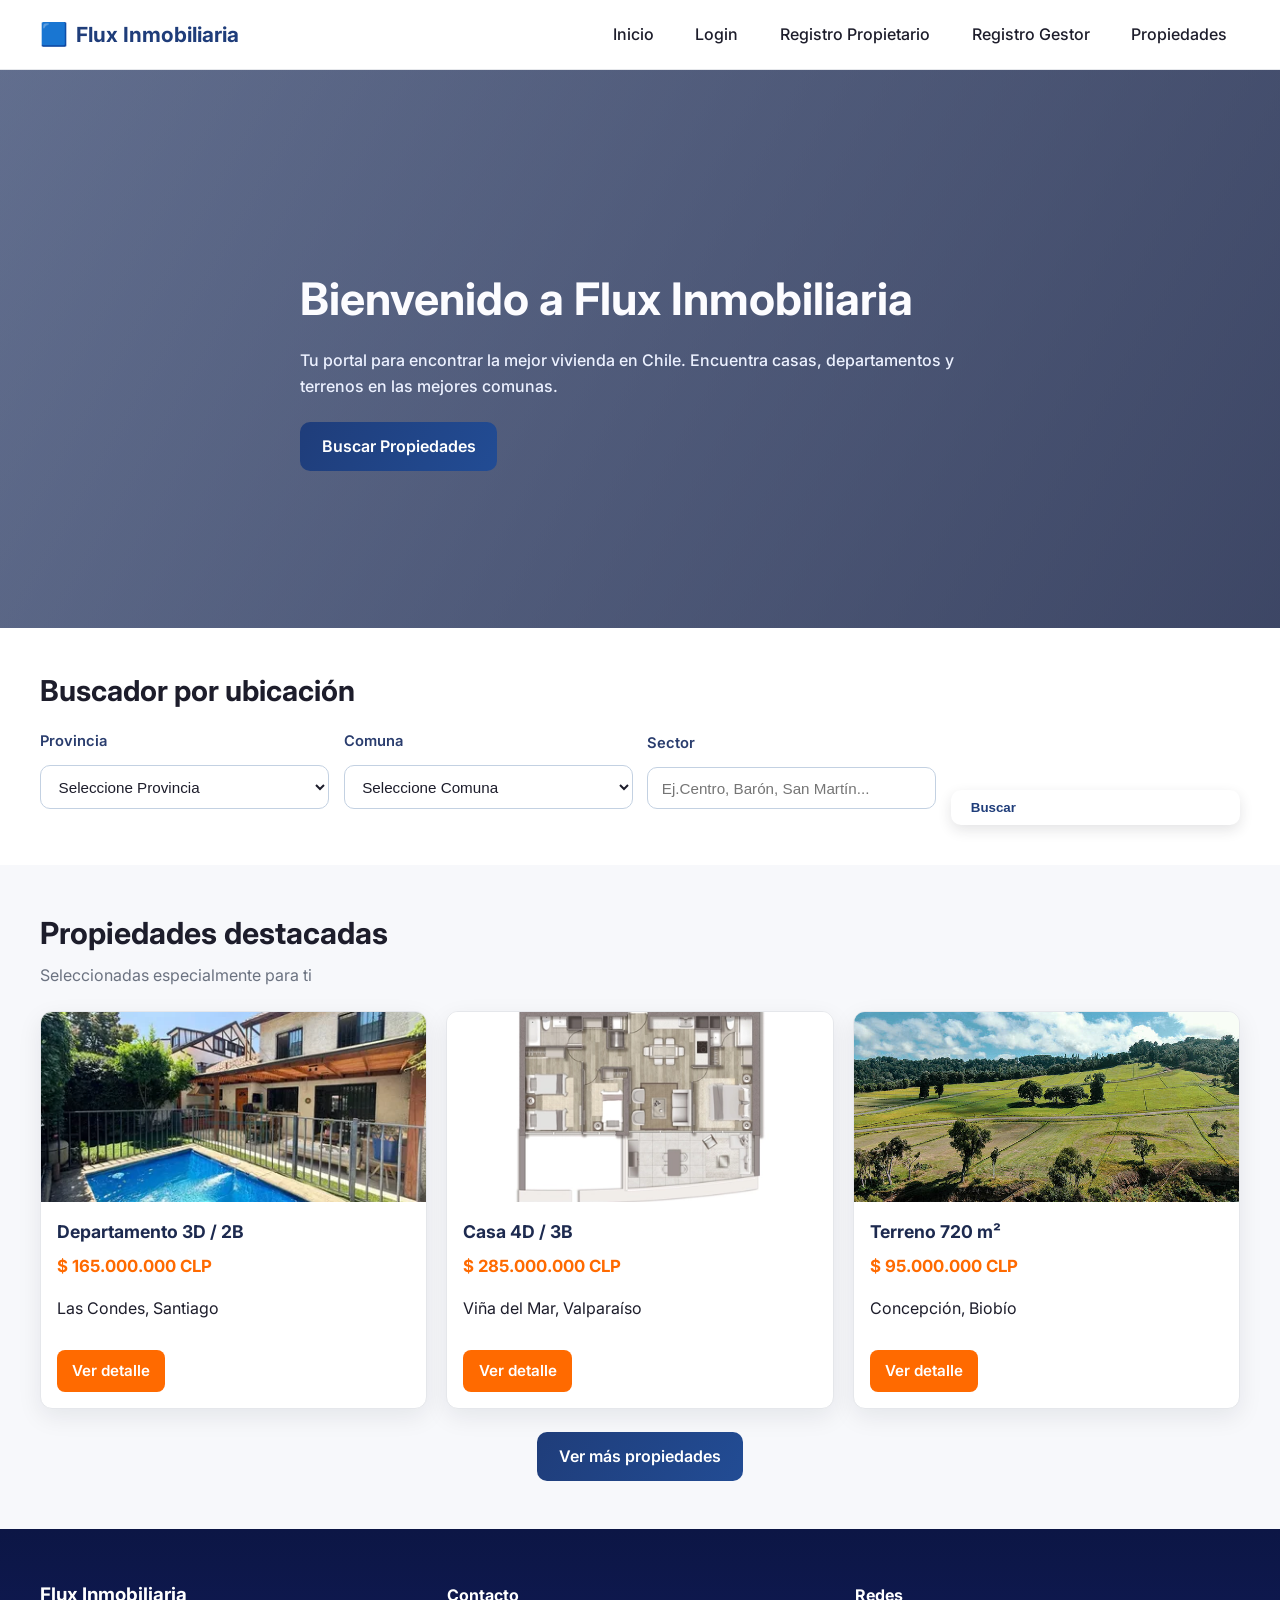
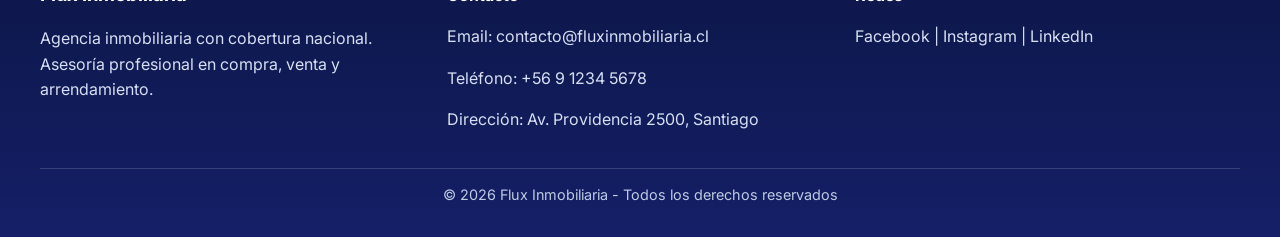
==== index.html @ a0bf2ad5 "Add root index for GitHub Pages" ====
<!DOCTYPE html>
<html lang="es">
<head>
  <meta charset="UTF-8" />
  <meta name="viewport" content="width=device-width, initial-scale=1.0" />
  <meta http-equiv="refresh" content="0; url=login/index.html" />
  <title>Flux Inmobiliaria</title>
  <script>
    window.location.replace('login/index.html');
  </script>
</head>
<body>
  <p>
    Si no eres redirigido automaticamente, abre <a href="login/index.html">la pagina de inicio</a>.
  </p>
</body>
</html>
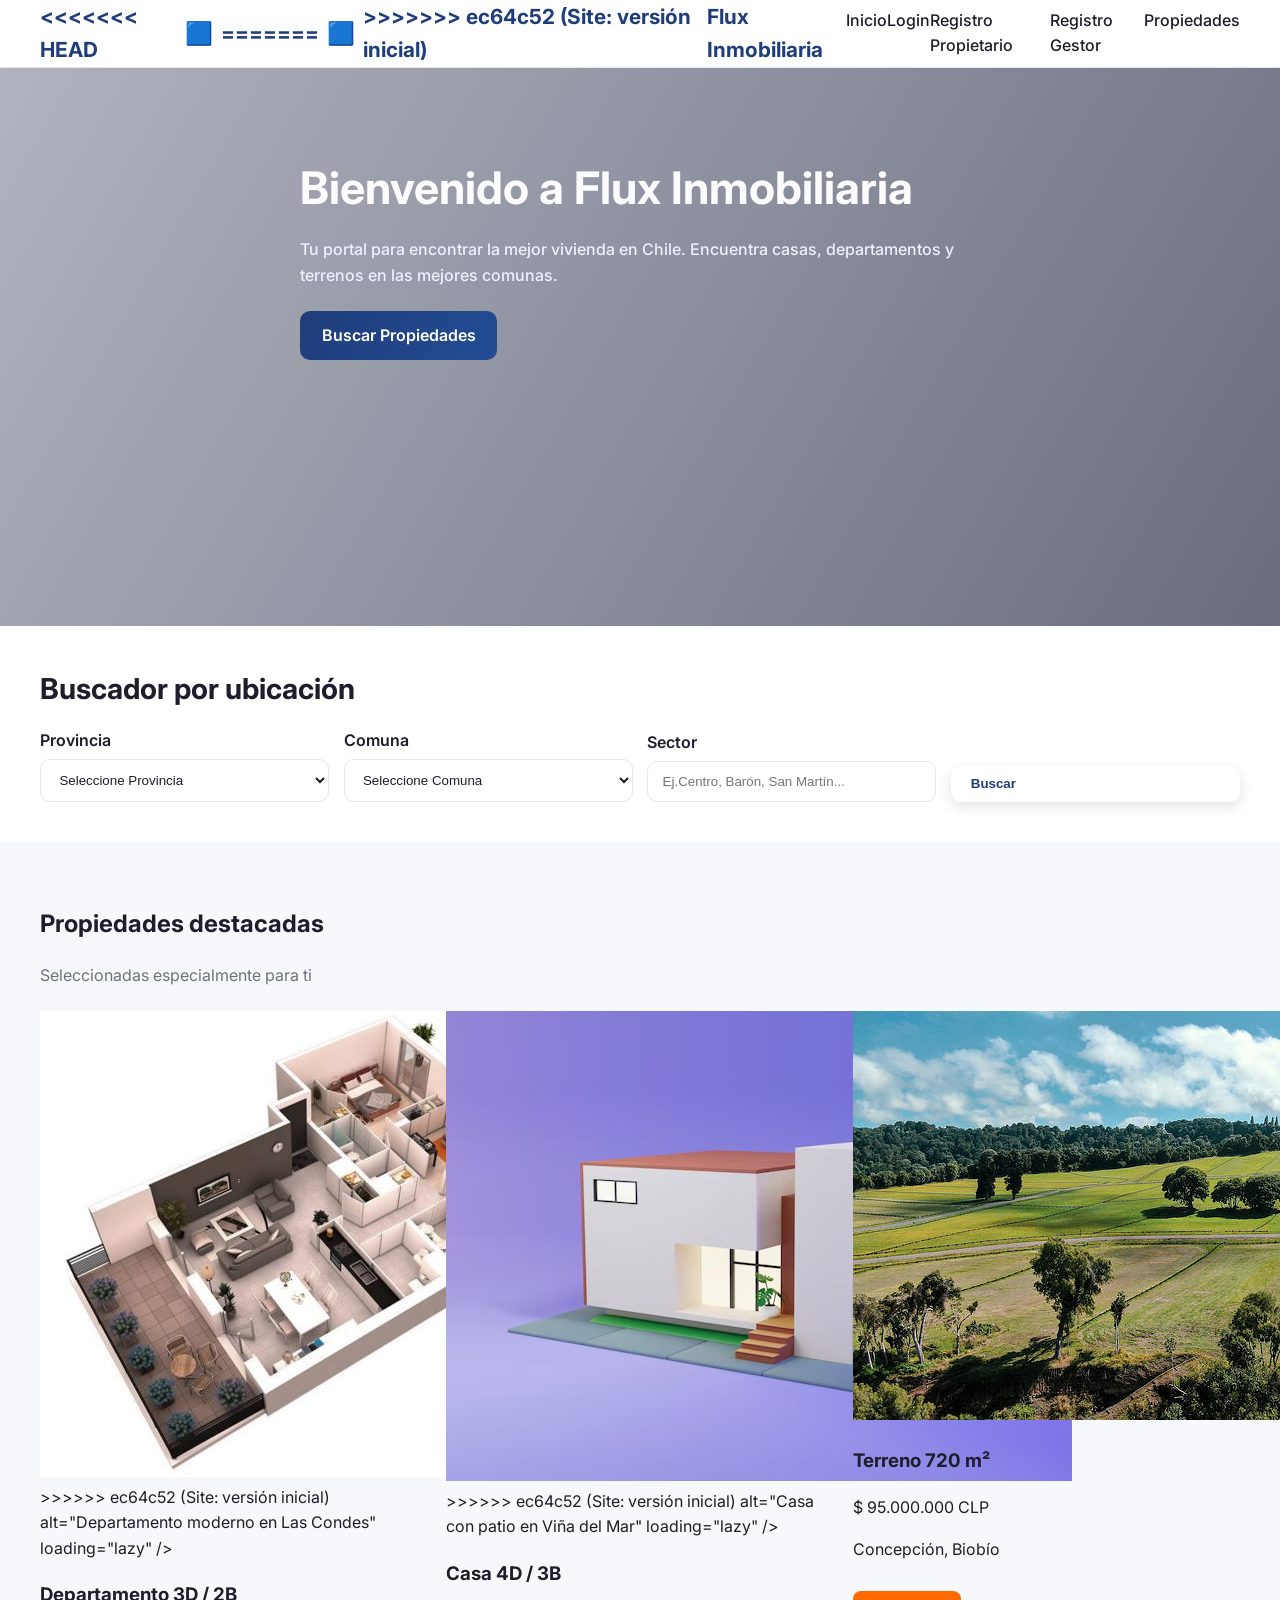
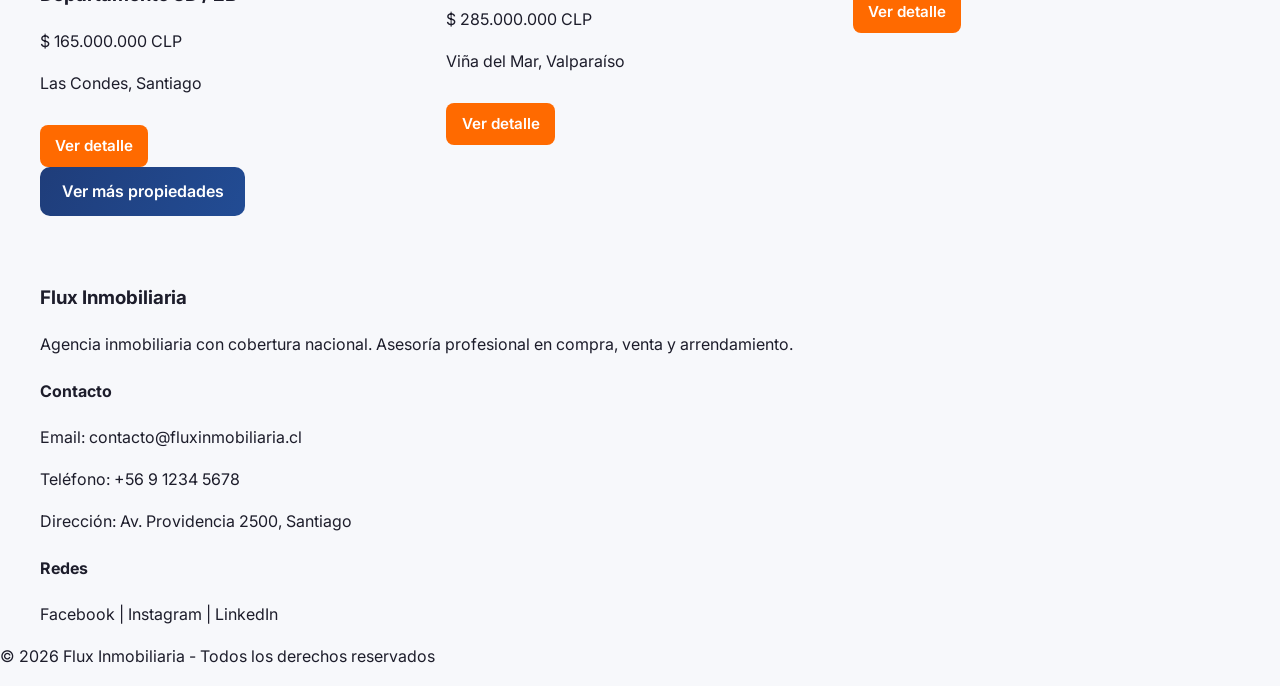
==== commit 12b00647: "Site: versión inicial" ====
--- a/index.html
+++ b/index.html
@@ -3,6 +3,7 @@
 <head>
   <meta charset="UTF-8" />
   <meta name="viewport" content="width=device-width, initial-scale=1.0" />
+<<<<<<< HEAD
   <meta http-equiv="refresh" content="0; url=login/index.html" />
   <title>Flux Inmobiliaria</title>
   <script>
@@ -14,4 +15,168 @@
     Si no eres redirigido automaticamente, abre <a href="login/index.html">la pagina de inicio</a>.
   </p>
 </body>
-</html>+</html>
+=======
+  <meta name="description" content="Flux Inmobiliaria: encuentra los mejores inmuebles en Chile, con gestión profesional de propiedades, usuarios y publicaciones." />
+  <title>Flux Inmobiliaria | Inicio</title>
+  <link rel="stylesheet" href="css/styles.css" />
+  <link rel="preconnect" href="https://fonts.googleapis.com" />
+  <link rel="preconnect" href="https://fonts.gstatic.com" crossorigin />
+  <link
+    href="https://fonts.googleapis.com/css2?family=Inter:wght@400;500;600;700;800&display=swap"
+    rel="stylesheet"
+  />
+</head>
+<body>
+  <div class="site-wrapper">
+    <header class="site-header">
+      <div class="container header-inner">
+        <a href="index.html" class="brand" aria-label="Flux Inmobiliaria">
+          <span class="brand-logo" aria-hidden="true">🟦</span>
+          <span class="brand-text">Flux Inmobiliaria</span>
+        </a>
+        <nav class="site-nav" aria-label="Navegación principal">
+          <a href="index.html">Inicio</a>
+          <a href="login/login.html">Login</a>
+          <a href="RegistroPropietario/propietario.html">Registro Propietario</a>
+          <a href="RegistroPropietario/gestorinmobiliario.html">Registro Gestor</a>
+          <a href="propiedades/listado.html">Propiedades</a>
+        </nav>
+      </div>
+    </header>
+
+    <main aria-label="Contenido principal">
+      <section class="hero" aria-label="Banner principal">
+        <div class="hero-overlay"></div>
+        <div class="hero-content container">
+          <h1>Bienvenido a Flux Inmobiliaria</h1>
+          <p>
+            Tu portal para encontrar la mejor vivienda en Chile. Encuentra casas, departamentos y terrenos en
+            las mejores comunas.
+          </p>
+          <a href="#buscador" class="btn btn-primary">Buscar Propiedades</a>
+        </div>
+      </section>
+
+      <section id="buscador" class="search-section">
+        <div class="container">
+          <h2>Buscador por ubicación</h2>
+          <form class="search-form" aria-label="Formulario de búsqueda de propiedades">
+            <div class="form-group">
+              <label for="provincia">Provincia</label>
+              <select id="provincia" name="provincia" required>
+                <option value="">Seleccione Provincia</option>
+                <option value="santiago">Santiago</option>
+                <option value="valparaiso">Valparaíso</option>
+                <option value="biobio">Biobío</option>
+                <option value="araucania">La Araucanía</option>
+              </select>
+            </div>
+            <div class="form-group">
+              <label for="comuna">Comuna</label>
+              <select id="comuna" name="comuna" required>
+                <option value="">Seleccione Comuna</option>
+                <option value="las-condes">Las Condes</option>
+                <option value="vina-del-mar">Viña del Mar</option>
+                <option value="concepcion">Concepción</option>
+                <option value="temuco">Temuco</option>
+              </select>
+            </div>
+            <div class="form-group">
+              <label for="sector">Sector</label>
+              <input
+                type="text"
+                id="sector"
+                name="sector"
+                placeholder="Ej.Centro, Barón, San Martín..."
+                required
+              />
+            </div>
+            <button type="submit" class="btn btn-secondary">Buscar</button>
+          </form>
+        </div>
+      </section>
+
+      <section class="featured-properties">
+        <div class="container">
+          <div class="section-header">
+            <h2>Propiedades destacadas</h2>
+            <p>Seleccionadas especialmente para ti</p>
+          </div>
+          <div class="cards-grid">
+            <article class="card">
+              <img
+                src="img/propiedades/casalascondes.jpg"
+                alt="Departamento moderno en Las Condes"
+                loading="lazy"
+              />
+              <div class="card-body">
+                <h3>Departamento 3D / 2B</h3>
+                <p class="price">$ 165.000.000 CLP</p>
+                <p>Las Condes, Santiago</p>
+                <a href="propiedades/detalle.html?id=depa-vina" class="btn btn-card">Ver detalle</a>
+              </div>
+            </article>
+
+            <article class="card">
+              <img
+                src="img/propiedades/departamentoviñadelmar.jpg"
+                alt="Casa con patio en Viña del Mar"
+                loading="lazy"
+              />
+              <div class="card-body">
+                <h3>Casa 4D / 3B</h3>
+                <p class="price">$ 285.000.000 CLP</p>
+                <p>Viña del Mar, Valparaíso</p>
+                <a href="propiedades/detalle.html?id=las-condes-casa" class="btn btn-card">Ver detalle</a>
+              </div>
+            </article>
+
+            <article class="card">
+              <img
+                src="img/propiedades/terreno.jpg"
+                alt="Terreno amplio en Concepción"
+                loading="lazy"
+              />
+              <div class="card-body">
+                <h3>Terreno 720 m²</h3>
+                <p class="price">$ 95.000.000 CLP</p>
+                <p>Concepción, Biobío</p>
+                <a href="propiedades/detalle.html?id=terreno-concepcion" class="btn btn-card">Ver detalle</a>
+              </div>
+            </article>
+          </div>
+          <div class="more-btn-wrapper">
+            <a href="propiedades/listado.html" class="btn btn-primary">Ver más propiedades</a>
+          </div>
+        </div>
+      </section>
+    </main>
+
+    <footer class="site-footer">
+      <div class="container footer-grid">
+        <div>
+          <h3>Flux Inmobiliaria</h3>
+          <p>
+            Agencia inmobiliaria con cobertura nacional. Asesoría profesional en compra, venta y arrendamiento.
+          </p>
+        </div>
+        <div>
+          <h4>Contacto</h4>
+          <p>Email: contacto@fluxinmobiliaria.cl</p>
+          <p>Teléfono: +56 9 1234 5678</p>
+          <p>Dirección: Av. Providencia 2500, Santiago</p>
+        </div>
+        <div>
+          <h4>Redes</h4>
+          <p>Facebook | Instagram | LinkedIn</p>
+        </div>
+      </div>
+      <div class="footer-bottom">
+        <p>© 2026 Flux Inmobiliaria - Todos los derechos reservados</p>
+      </div>
+    </footer>
+  </div>
+</body>
+</html>
+>>>>>>> ec64c52 (Site: versión inicial)
--- a/css/styles.css
+++ b/css/styles.css
@@ -0,0 +1,1048 @@
+:root {
+  --bg: #f7f8fb;
+  --card: #ffffff;
+  --primary: #1f3d7a;
+  --primary-light: #2f5ea6;
+  --secondary: #ff6a00;
+  --text: #1d1d2b;
+  --muted: #6b7280;
+  --border: #e5e7eb;
+  --radius: 12px;
+  --shadow: 0 8px 24px rgba(16, 24, 40, 0.08);
+  --container-w: 1200px;
+}
+
+*,
+*::before,
+*::after {
+  box-sizing: border-box;
+}
+
+body {
+  margin: 0;
+  font-family: "Inter", "Segoe UI", Roboto, sans-serif;
+  background: var(--bg);
+  color: var(--text);
+  line-height: 1.6;
+}
+
+.site-wrapper {
+  display: flex;
+  flex-direction: column;
+  min-height: 100vh;
+}
+
+.container {
+  width: min(100% - 2rem, var(--container-w));
+  margin: 0 auto;
+}
+
+.header-inner {
+  display: flex;
+  justify-content: space-between;
+  align-items: center;
+<<<<<<< HEAD
+  padding: 0.9rem 0;
+=======
+  padding: 0.95rem 0 1rem;
+>>>>>>> ec64c52 (Site: versión inicial)
+}
+
+.brand {
+  display: flex;
+  align-items: center;
+  gap: 0.5rem;
+  text-decoration: none;
+  color: var(--primary);
+  font-weight: 700;
+  font-size: 1.3rem;
+}
+
+.brand-logo {
+  font-size: 1.4rem;
+<<<<<<< HEAD
+=======
+  line-height: 1;
+>>>>>>> ec64c52 (Site: versión inicial)
+}
+
+.site-nav {
+  display: flex;
+<<<<<<< HEAD
+  gap: 1rem;
+=======
+  gap: 1.1rem;
+>>>>>>> ec64c52 (Site: versión inicial)
+}
+
+.site-nav a {
+  color: var(--text);
+  text-decoration: none;
+  font-weight: 500;
+<<<<<<< HEAD
+  padding: 0.45rem 0.8rem;
+=======
+  padding: 0.35rem 0.65rem;
+>>>>>>> ec64c52 (Site: versión inicial)
+  border-radius: 8px;
+  transition: all 0.2s ease;
+}
+
+.site-nav a:hover,
+.site-nav a:focus-visible {
+  background: rgba(31, 61, 122, 0.1);
+  color: var(--primary);
+}
+
+.site-header {
+  background: #ffffff;
+  border-bottom: 1px solid var(--border);
+  position: sticky;
+  top: 0;
+  z-index: 50;
+<<<<<<< HEAD
+=======
+  box-shadow: 0 1px 0 rgba(15, 23, 42, 0.03);
+>>>>>>> ec64c52 (Site: versión inicial)
+}
+
+.hero {
+  position: relative;
+  min-height: 62vh;
+<<<<<<< HEAD
+  background: linear-gradient(180deg, rgba(31, 61, 122, 0.52), rgba(31, 61, 122, 0.52)),
+    url("../img/banner/banner1.jpg") center/cover no-repeat;
+=======
+  background: linear-gradient(180deg, rgba(31, 61, 122, 0.52), rgba(31, 61, 122, 0.52));
+>>>>>>> ec64c52 (Site: versión inicial)
+  display: flex;
+  align-items: center;
+  color: #fcfcff;
+}
+
+.hero-overlay {
+  position: absolute;
+  inset: 0;
+  background: linear-gradient(120deg, rgba(12, 17, 46, 0.3), rgba(12, 17, 46, 0.6));
+}
+
+.hero-content {
+  position: relative;
+  max-width: 680px;
+  z-index: 1;
+  padding: 3rem 0;
+}
+
+.hero h1 {
+  font-size: clamp(2rem, 3.5vw, 3.2rem);
+  margin-bottom: 0.8rem;
+}
+
+.hero p {
+  margin: 0 0 1.4rem;
+  color: #ecf1ff;
+  font-weight: 500;
+}
+
+.btn {
+  display: inline-flex;
+  align-items: center;
+  gap: 0.4rem;
+  border: none;
+  border-radius: 10px;
+  font-weight: 600;
+  text-decoration: none;
+  cursor: pointer;
+  transition: all 0.2s ease;
+}
+
+.btn-primary {
+  background: linear-gradient(120deg, var(--primary), #224c94);
+  color: #fff;
+  padding: 0.75rem 1.35rem;
+}
+
+.btn-primary:hover,
+.btn-primary:focus-visible {
+  transform: translateY(-1px);
+  box-shadow: 0 8px 20px rgba(31, 61, 122, 0.3);
+}
+
+.btn-secondary {
+  background: #ffffff;
+  color: var(--primary);
+  padding: 0.65rem 1.25rem;
+  box-shadow: 0 5px 14px rgba(29, 29, 43, 0.12);
+}
+
+.btn-secondary:hover,
+.btn-secondary:focus-visible {
+  background: #f4f8ff;
+}
+
+.btn-card {
+  display: inline-block;
+  margin-top: 0.8rem;
+  background: var(--secondary);
+  color: #fff;
+  padding: 0.55rem 0.95rem;
+  border-radius: 8px;
+  font-size: 0.95rem;
+  text-decoration: none;
+}
+
+.btn-card:hover,
+.btn-card:focus-visible {
+  background: #d65600;
+}
+
+.search-section {
+  padding: 2.5rem 0;
+  background: #fff;
+}
+
+.search-section h2 {
+  margin: 0;
+  font-size: 1.8rem;
+}
+
+.search-form {
+  margin-top: 1rem;
+  display: grid;
+  gap: 0.9rem;
+  grid-template-columns: repeat(4, minmax(0, 1fr));
+  align-items: end;
+}
+
+.form-group {
+  display: flex;
+  flex-direction: column;
+  gap: 0.35rem;
+}
+
+label {
+  font-weight: 600;
+}
+
+input,
+select {
+  border: 1px solid var(--border);
+  border-radius: 10px;
+  padding: 0.75rem 0.9rem;
+  background: #fff;
+  color: #1d1d2b;
+  outline: none;
+  transition: border-color 0.2s ease, box-shadow 0.2s ease;
+}
+
+input:focus,
+select:focus {
+  border-color: var(--primary);
+  box-shadow: 0 0 0 3px rgba(31, 61, 122, 0.12);
+}
+
+.featured-properties {
+  padding: 2.7rem 0 3rem;
+}
+
+<<<<<<< HEAD
+=======
+.featured-properties--home {
+  padding: 1rem 0 2.25rem;
+  background: #f7f8fb;
+}
+
+>>>>>>> ec64c52 (Site: versión inicial)
+.section-header h2 {
+  margin: 0;
+  font-size: 1.9rem;
+}
+
+.section-header p {
+  margin: 0.35rem 0 1.4rem;
+  color: var(--muted);
+}
+
+.cards-grid {
+  display: grid;
+  gap: 1.2rem;
+  grid-template-columns: repeat(3, minmax(0, 1fr));
+}
+
+<<<<<<< HEAD
+=======
+.cards-grid--home {
+  gap: 1.35rem;
+}
+
+>>>>>>> ec64c52 (Site: versión inicial)
+.card {
+  background: var(--card);
+  border: 1px solid var(--border);
+  border-radius: var(--radius);
+  overflow: hidden;
+  box-shadow: var(--shadow);
+  display: flex;
+  flex-direction: column;
+}
+
+<<<<<<< HEAD
+.card img {
+  width: 100%;
+  height: 190px;
+=======
+.card--home {
+  border-radius: 16px;
+  box-shadow: 0 6px 22px rgba(15, 23, 42, 0.08);
+}
+
+.card img {
+  width: 100%;
+  height: 235px;
+>>>>>>> ec64c52 (Site: versión inicial)
+  object-fit: cover;
+  display: block;
+}
+
+.card-body {
+  padding: 1rem;
+}
+
+<<<<<<< HEAD
+=======
+.card-body--home {
+  padding: 1rem 1.1rem 1.1rem;
+}
+
+>>>>>>> ec64c52 (Site: versión inicial)
+.card-body h3 {
+  margin: 0;
+  font-size: 1.1rem;
+  color: #1d2a4f;
+}
+
+<<<<<<< HEAD
+=======
+.card-body--home h2 {
+  margin: 0;
+  font-size: 1.4rem;
+  line-height: 1.2;
+  color: #24324f;
+  font-weight: 800;
+}
+
+>>>>>>> ec64c52 (Site: versión inicial)
+.price {
+  margin: 0.45rem 0;
+  font-size: 1.05rem;
+  color: var(--secondary);
+  font-weight: 700;
+}
+
+<<<<<<< HEAD
+.more-btn-wrapper {
+  margin-top: 1.4rem;
+=======
+.location {
+  margin: 0.2rem 0 0;
+  font-size: 1.05rem;
+  color: #2e3440;
+}
+
+.more-btn-wrapper {
+  margin-top: 1.75rem;
+>>>>>>> ec64c52 (Site: versión inicial)
+  display: flex;
+  justify-content: center;
+}
+
+<<<<<<< HEAD
+.site-footer {
+  background: linear-gradient(180deg, #0c1645, #141f67);
+  color: #d7dff2;
+  padding: 2rem 0 1rem;
+=======
+.btn-primary--home {
+  padding: 0.8rem 1.9rem;
+  border-radius: 12px;
+  background: linear-gradient(180deg, #325ea6 0%, #274d91 100%);
+}
+
+.site-footer {
+  background: linear-gradient(180deg, #0c1645, #141f67);
+  color: #d7dff2;
+  padding: 2.05rem 0 1rem;
+>>>>>>> ec64c52 (Site: versión inicial)
+}
+
+.footer-grid {
+  display: grid;
+  gap: 1.4rem;
+  grid-template-columns: repeat(3, minmax(0, 1fr));
+  border-bottom: 1px solid rgba(255, 255, 255, 0.16);
+  padding-bottom: 1.2rem;
+}
+
+.footer-grid h3,
+.footer-grid h4 {
+  color: #fff;
+  margin-bottom: 0.5rem;
+}
+
+.footer-bottom {
+  text-align: center;
+  margin-top: 0.8rem;
+  font-size: 0.9rem;
+  color: #bfc9e4;
+}
+
+@media (max-width: 1024px) {
+  .cards-grid {
+    grid-template-columns: repeat(2, minmax(0, 1fr));
+  }
+
+  .search-form {
+    grid-template-columns: repeat(2, minmax(0, 1fr));
+  }
+
+  .footer-grid {
+    grid-template-columns: 1fr;
+  }
+}
+
+<<<<<<< HEAD
+=======
+@media (max-width: 900px) {
+  .header-inner {
+    flex-direction: column;
+    gap: 0.85rem;
+  }
+
+  .site-nav {
+    flex-wrap: wrap;
+    justify-content: center;
+  }
+}
+
+@media (max-width: 720px) {
+  .cards-grid--home,
+  .cards-grid {
+    grid-template-columns: 1fr;
+  }
+
+  .card img {
+    height: 220px;
+  }
+
+  .more-btn-wrapper {
+    margin-top: 1.25rem;
+  }
+}
+
+>>>>>>> ec64c52 (Site: versión inicial)
+@media (max-width: 760px) {
+  .header-inner {
+    flex-wrap: wrap;
+    gap: 0.75rem;
+  }
+
+  .site-nav {
+    width: 100%;
+    flex-wrap: wrap;
+    gap: 0.45rem;
+  }
+
+  .hero {
+    min-height: 55vh;
+  }
+
+  .search-form {
+    grid-template-columns: 1fr;
+  }
+
+  .cards-grid {
+    grid-template-columns: 1fr;
+  }
+
+  .hero-content {
+    padding: 2rem 0;
+  }
+
+  .site-footer {
+    padding: 1.5rem 0 0.8rem;
+  }
+}
+
+
+/* === Estilos para página de login Flux Inmobiliaria === */
+.login-page {
+  min-height: 100vh;
+  background: linear-gradient(180deg, #edf2f8 0%, #dce6f5 100%);
+<<<<<<< HEAD
+  display: grid;
+  place-items: center;
+=======
+  display: flex;
+  flex-direction: column;
+  align-items: center;
+>>>>>>> ec64c52 (Site: versión inicial)
+  padding: 1.5rem;
+  font-family: "Inter", system-ui, -apple-system, BlinkMacSystemFont, "Segoe UI", sans-serif;
+}
+
+.login-header {
+<<<<<<< HEAD
+  position: absolute;
+  top: 1rem;
+  left: 1.2rem;
+}
+
+.brand-login {
+=======
+  width: min(100%, var(--container-w));
+  display: flex;
+  align-items: center;
+  justify-content: space-between;
+  gap: 1rem;
+  margin-bottom: 2rem;
+}
+
+.brand-login {
+  display: inline-flex;
+  align-items: center;
+  gap: 0.5rem;
+>>>>>>> ec64c52 (Site: versión inicial)
+  color: #1f3d7a;
+  font-weight: 700;
+  text-decoration: none;
+  font-size: 1.15rem;
+  letter-spacing: 0.02em;
+}
+
+.login-main {
+<<<<<<< HEAD
+  width: min(420px, 100%);
+=======
+  width: min(1180px, 100%);
+}
+
+.login-hero {
+  display: grid;
+  grid-template-columns: 1.05fr 0.95fr;
+  gap: 1.5rem;
+  align-items: center;
+}
+
+.login-copy,
+.owner-copy {
+  padding: 1rem 0.25rem;
+}
+
+.login-eyebrow {
+  display: inline-flex;
+  align-items: center;
+  gap: 0.4rem;
+  padding: 0.45rem 0.8rem;
+  border-radius: 999px;
+  background: rgba(37, 99, 235, 0.1);
+  color: #1d4ed8;
+  font-weight: 700;
+  font-size: 0.9rem;
+  margin-bottom: 1rem;
+}
+
+.login-points,
+.owner-points {
+  display: flex;
+  flex-wrap: wrap;
+  gap: 0.65rem;
+  margin-top: 1.25rem;
+}
+
+.login-points span,
+.owner-points span {
+  display: inline-flex;
+  align-items: center;
+  padding: 0.55rem 0.8rem;
+  border-radius: 999px;
+  background: rgba(255, 255, 255, 0.72);
+  color: #1f2a45;
+  border: 1px solid rgba(226, 232, 240, 0.9);
+  box-shadow: 0 8px 18px rgba(22, 35, 74, 0.06);
+  font-size: 0.9rem;
+  font-weight: 600;
+>>>>>>> ec64c52 (Site: versión inicial)
+}
+
+.login-box {
+  width: 100%;
+  background: #ffffff;
+<<<<<<< HEAD
+  border: 1px solid #dae3ef;
+  border-radius: 16px;
+  box-shadow: 0 16px 30px rgba(22, 35, 74, 0.15);
+  padding: 2rem;
+}
+
+.login-box h1 {
+  margin-top: 0;
+  margin-bottom: 0.4rem;
+  font-size: 1.7rem;
+=======
+  border: 1px solid rgba(218, 227, 239, 0.95);
+  border-radius: 22px;
+  box-shadow: 0 18px 38px rgba(22, 35, 74, 0.12);
+  padding: 2rem;
+}
+
+.login-box h1,
+.login-box h2 {
+  margin-top: 0;
+  margin-bottom: 0.4rem;
+  font-size: 1.8rem;
+>>>>>>> ec64c52 (Site: versión inicial)
+  color: #14274a;
+}
+
+.login-box p {
+  margin: 0 0 1.2rem;
+  color: #5f6f8e;
+  font-size: 0.97rem;
+}
+
+.form-group {
+  margin-bottom: 1rem;
+  display: flex;
+  flex-direction: column;
+  gap: 0.35rem;
+}
+
+.form-group label {
+  font-size: 0.92rem;
+  font-weight: 600;
+  color: #2a3d6e;
+}
+
+.form-group input {
+  border: 1px solid #c8d2e3;
+  border-radius: 10px;
+  padding: 0.72rem 0.85rem;
+  font-size: 0.97rem;
+  color: #1f2a45;
+  background: #ffffff;
+  transition: border 0.2s ease, box-shadow 0.2s ease;
+}
+
+.form-group input:focus {
+  outline: none;
+  border-color: #1f3d7a;
+  box-shadow: 0 0 0 4px rgba(31, 61, 122, 0.14);
+}
+
+.btn-full {
+  width: 100%;
+  padding: 0.78rem 0.9rem;
+  border-radius: 10px;
+  font-weight: 700;
+  font-size: 1rem;
+}
+
+.forgot-text {
+  margin-top: 0.8rem;
+  text-align: right;
+}
+
+.forgot-text a {
+  color: #1f3d7a;
+  text-decoration: none;
+  font-size: 0.94rem;
+}
+
+.forgot-text a:hover,
+.forgot-text a:focus-visible {
+  text-decoration: underline;
+}
+
+.login-header .brand-login {
+  display: inline-flex;
+  align-items: center;
+  gap: 0.5rem;
+  text-decoration: none;
+  color: #ffffff;
+  background: linear-gradient(135deg, #3b82f6, #1d4ed8);
+  padding: 0.7rem 1.1rem;
+  border-radius: 999px;
+  font-weight: 700;
+  font-size: 1.15rem;
+  box-shadow: 0 8px 20px rgba(59, 130, 246, 0.25);
+  transition: transform 0.2s ease, box-shadow 0.2s ease;
+}
+
+.login-header .brand-login:hover,
+.login-header .brand-login:focus-visible {
+  transform: translateY(-1px);
+  box-shadow: 0 10px 24px rgba(59, 130, 246, 0.35);
+}
+
+.login-footer {
+  margin-top: 1.2rem;
+  text-align: center;
+  color: #5e6d8f;
+  font-size: 0.92rem;
+}
+
+<<<<<<< HEAD
+=======
+.login-header .site-nav {
+  display: flex;
+  gap: 0.75rem;
+  flex-wrap: wrap;
+  justify-content: flex-end;
+}
+
+.login-header .site-nav a,
+.form-header .registro-nav a {
+  color: #1f3d7a;
+  text-decoration: none;
+  padding: 0.55rem 0.85rem;
+  border-radius: 999px;
+  background: rgba(255, 255, 255, 0.7);
+  border: 1px solid rgba(208, 220, 236, 0.9);
+  box-shadow: 0 8px 18px rgba(22, 35, 74, 0.06);
+  font-weight: 600;
+  transition: transform 0.2s ease, background 0.2s ease, color 0.2s ease, box-shadow 0.2s ease;
+}
+
+.login-header .site-nav a:hover,
+.login-header .site-nav a:focus-visible,
+.form-header .registro-nav a:hover,
+.form-header .registro-nav a:focus-visible {
+  transform: translateY(-1px);
+  background: linear-gradient(135deg, #3b82f6, #1d4ed8);
+  color: #ffffff;
+  box-shadow: 0 10px 22px rgba(37, 99, 235, 0.24);
+}
+
+>>>>>>> ec64c52 (Site: versión inicial)
+.login-footer a {
+  color: #1f3d7a;
+  text-decoration: none;
+  font-weight: 600;
+}
+
+.login-footer a:hover,
+.login-footer a:focus-visible {
+  text-decoration: underline;
+}
+
+/* adaptaciones móviles */
+@media (max-width: 600px) {
+  .login-header {
+<<<<<<< HEAD
+    top: 0.8rem;
+    left: 0.8rem;
+=======
+    flex-direction: column;
+    align-items: flex-start;
+    margin-bottom: 1.2rem;
+>>>>>>> ec64c52 (Site: versión inicial)
+  }
+
+  .login-box {
+    padding: 1.6rem;
+  }
+<<<<<<< HEAD
+=======
+
+  .login-header .site-nav {
+    justify-content: flex-start;
+  }
+>>>>>>> ec64c52 (Site: versión inicial)
+}
+
+.login-page.recuperar {
+  min-height: 100vh;
+  background: linear-gradient(180deg, #f5f8ff 0%, #e9eefc 100%);
+}
+
+.login-box {
+  width: min(440px, 100%);
+  margin: 0 auto;
+  border: 1px solid #d4dee9;
+  background: #ffffff;
+  padding: 2rem;
+  border-radius: 14px;
+  box-shadow: 0 14px 28px rgba(13, 38, 92, 0.12);
+}
+
+.login-box h1 {
+  margin-bottom: 0.5rem;
+  color: #1d2f5e;
+}
+
+.login-box p {
+  color: #536586;
+  margin-bottom: 1.2rem;
+}
+
+.btn-full {
+  width: 100%;
+  font-size: 1rem;
+  padding: 0.8rem;
+}
+
+
+.form-page {
+  min-height: 100vh;
+<<<<<<< HEAD
+  background: linear-gradient(180deg, #edf2fc 0%, #e4edfa 100%);
+  display: grid;
+  place-items: center;
+=======
+  background:
+    radial-gradient(circle at top right, rgba(37, 99, 235, 0.12), transparent 30%),
+    radial-gradient(circle at bottom left, rgba(14, 165, 233, 0.1), transparent 35%),
+    linear-gradient(180deg, #edf2fc 0%, #e4edfa 100%);
+  display: flex;
+  flex-direction: column;
+  align-items: center;
+>>>>>>> ec64c52 (Site: versión inicial)
+  padding: 1.5rem;
+}
+
+.form-header {
+<<<<<<< HEAD
+  position: relative;
+  top: 0;
+  left: 0;
+  padding-bottom: 1rem;
+  border-bottom: 1px solid #d7e0ed;
+  margin-bottom: 1.5rem;
+=======
+  width: min(100%, 1180px);
+>>>>>>> ec64c52 (Site: versión inicial)
+  display: flex;
+  justify-content: space-between;
+  align-items: center;
+  gap: 1rem;
+<<<<<<< HEAD
+=======
+  padding: 0.9rem 1rem;
+  background: rgba(255, 255, 255, 0.72);
+  backdrop-filter: blur(10px);
+  border: 1px solid rgba(215, 224, 237, 0.9);
+  border-radius: 18px;
+  box-shadow: 0 12px 28px rgba(20, 40, 86, 0.08);
+  margin-bottom: 1.5rem;
+>>>>>>> ec64c52 (Site: versión inicial)
+}
+
+.form-header .brand-login {
+  font-weight: 700;
+  color: #1f3d7a;
+  text-decoration: none;
+  font-size: 1.35rem;
+}
+
+.registro-nav {
+  display: flex;
+  gap: 0.5rem;
+}
+
+.btn-nav {
+  padding: 0.55rem 1rem;
+  border-radius: 999px;
+  font-weight: 600;
+  text-decoration: none;
+  color: #1f3d7a;
+  background: #e2e8f0;
+  border: 1px solid transparent;
+  box-shadow: 0 5px 14px rgba(31, 61, 122, 0.1);
+  transition: all 0.2s ease;
+}
+
+.btn-nav:hover,
+.btn-nav:focus-visible {
+  background: linear-gradient(135deg, #3b82f6, #2563eb);
+  color: #ffffff;
+  box-shadow: 0 8px 18px rgba(37, 99, 235, 0.35);
+  transform: translateY(-1px);
+}
+
+.btn-nav.active {
+  background: linear-gradient(135deg, #1d4ed8, #2563eb);
+  color: #ffffff;
+  border-color: #1d4ed8;
+  box-shadow: 0 8px 22px rgba(37, 99, 235, 0.45);
+}
+
+
+.form-main {
+<<<<<<< HEAD
+  width: min(680px, 100%);
+=======
+  width: min(1180px, 100%);
+}
+
+.owner-hero {
+  display: grid;
+  grid-template-columns: 1.05fr 0.95fr;
+  gap: 1.5rem;
+  align-items: start;
+>>>>>>> ec64c52 (Site: versión inicial)
+}
+
+.form-box {
+  background: #fff;
+<<<<<<< HEAD
+  border: 1px solid #d7e0ed;
+  border-radius: 14px;
+  box-shadow: 0 16px 32px rgba(20, 40, 86, 0.14);
+  padding: 2rem;
+}
+
+.form-box h1 {
+  margin: 0 0 0.35rem;
+  color: #152a57;
+=======
+  border: 1px solid rgba(215, 224, 237, 0.95);
+  border-radius: 22px;
+  box-shadow: 0 18px 38px rgba(20, 40, 86, 0.12);
+  padding: 2rem;
+}
+
+.form-box h1,
+.form-box h2 {
+  margin: 0 0 0.35rem;
+  color: #152a57;
+  font-size: 1.8rem;
+>>>>>>> ec64c52 (Site: versión inicial)
+}
+.form-box p {
+  margin: 0 0 1.2rem;
+  color: #587092;
+}
+
+.sr-only {
+  position: absolute;
+  width: 1px;
+  height: 1px;
+  margin: -1px;
+  border: 0;
+  padding: 0;
+  clip: rect(0 0 0 0);
+  white-space: nowrap;
+  overflow: hidden;
+}
+
+.form-grid {
+  display: grid;
+  grid-template-columns: repeat(2, minmax(0, 1fr));
+  gap: 1rem;
+}
+
+.form-group {
+  display: flex;
+  flex-direction: column;
+  gap: 0.4rem;
+}
+
+.form-hint {
+  font-size: 0.85rem;
+  color: #64748b;
+}
+
+.form-check {
+  display: flex;
+  align-items: center;
+  gap: 0.5rem;
+}
+
+.form-box button {
+  margin-top: 1rem;
+  width: 100%;
+  padding: 0.95rem;
+}
+
+.form-box {
+<<<<<<< HEAD
+  border: 1px solid #cbd5e1;
+  background: linear-gradient(145deg, #ffffff, #f4f7fb);
+}
+
+.form-box h1 {
+  font-size: 2rem;
+=======
+  border: 1px solid rgba(203, 213, 225, 0.95);
+  background: linear-gradient(145deg, #ffffff, #f4f7fb);
+}
+
+.owner-copy h1,
+.login-copy h1 {
+  font-size: clamp(2rem, 3vw, 3rem);
+  line-height: 1.1;
+  margin: 0 0 0.8rem;
+  color: #13254b;
+}
+
+.owner-copy p,
+.login-copy p {
+  margin: 0;
+  color: #51627f;
+  line-height: 1.65;
+  max-width: 620px;
+>>>>>>> ec64c52 (Site: versión inicial)
+}
+
+
+.form-grid {
+  display: grid;
+  gap: 1rem;
+  grid-template-columns: repeat(auto-fit, minmax(220px, 1fr));
+}
+
+.form-group label {
+  font-weight: 600;
+  margin-bottom: 0.35rem;
+  display: block;
+}
+
+.form-group input,
+.form-group select {
+  width: 100%;
+  border: 1px solid #c3d1e2;
+  border-radius: 10px;
+  padding: 0.72rem 0.85rem;
+  font-size: 0.95rem;
+  background: #fff;
+}
+
+.form-group input:focus,
+.form-group select:focus {
+  border-color: #1f3d7a;
+  box-shadow: 0 0 0 4px rgba(31, 61, 122, 0.14);
+}
+
+.btn-full {
+  width: 100%;
+  padding: 0.85rem;
+  font-weight: 700;
+}
+
+.forgot-text {
+  margin-top: 0.8rem;
+  text-align: right;
+}
+.forgot-text a {
+  color: #1f3d7a;
+<<<<<<< HEAD
+=======
+}
+
+@media (max-width: 1100px) {
+  .login-hero,
+  .owner-hero {
+    grid-template-columns: 1fr;
+  }
+>>>>>>> ec64c52 (Site: versión inicial)
+}
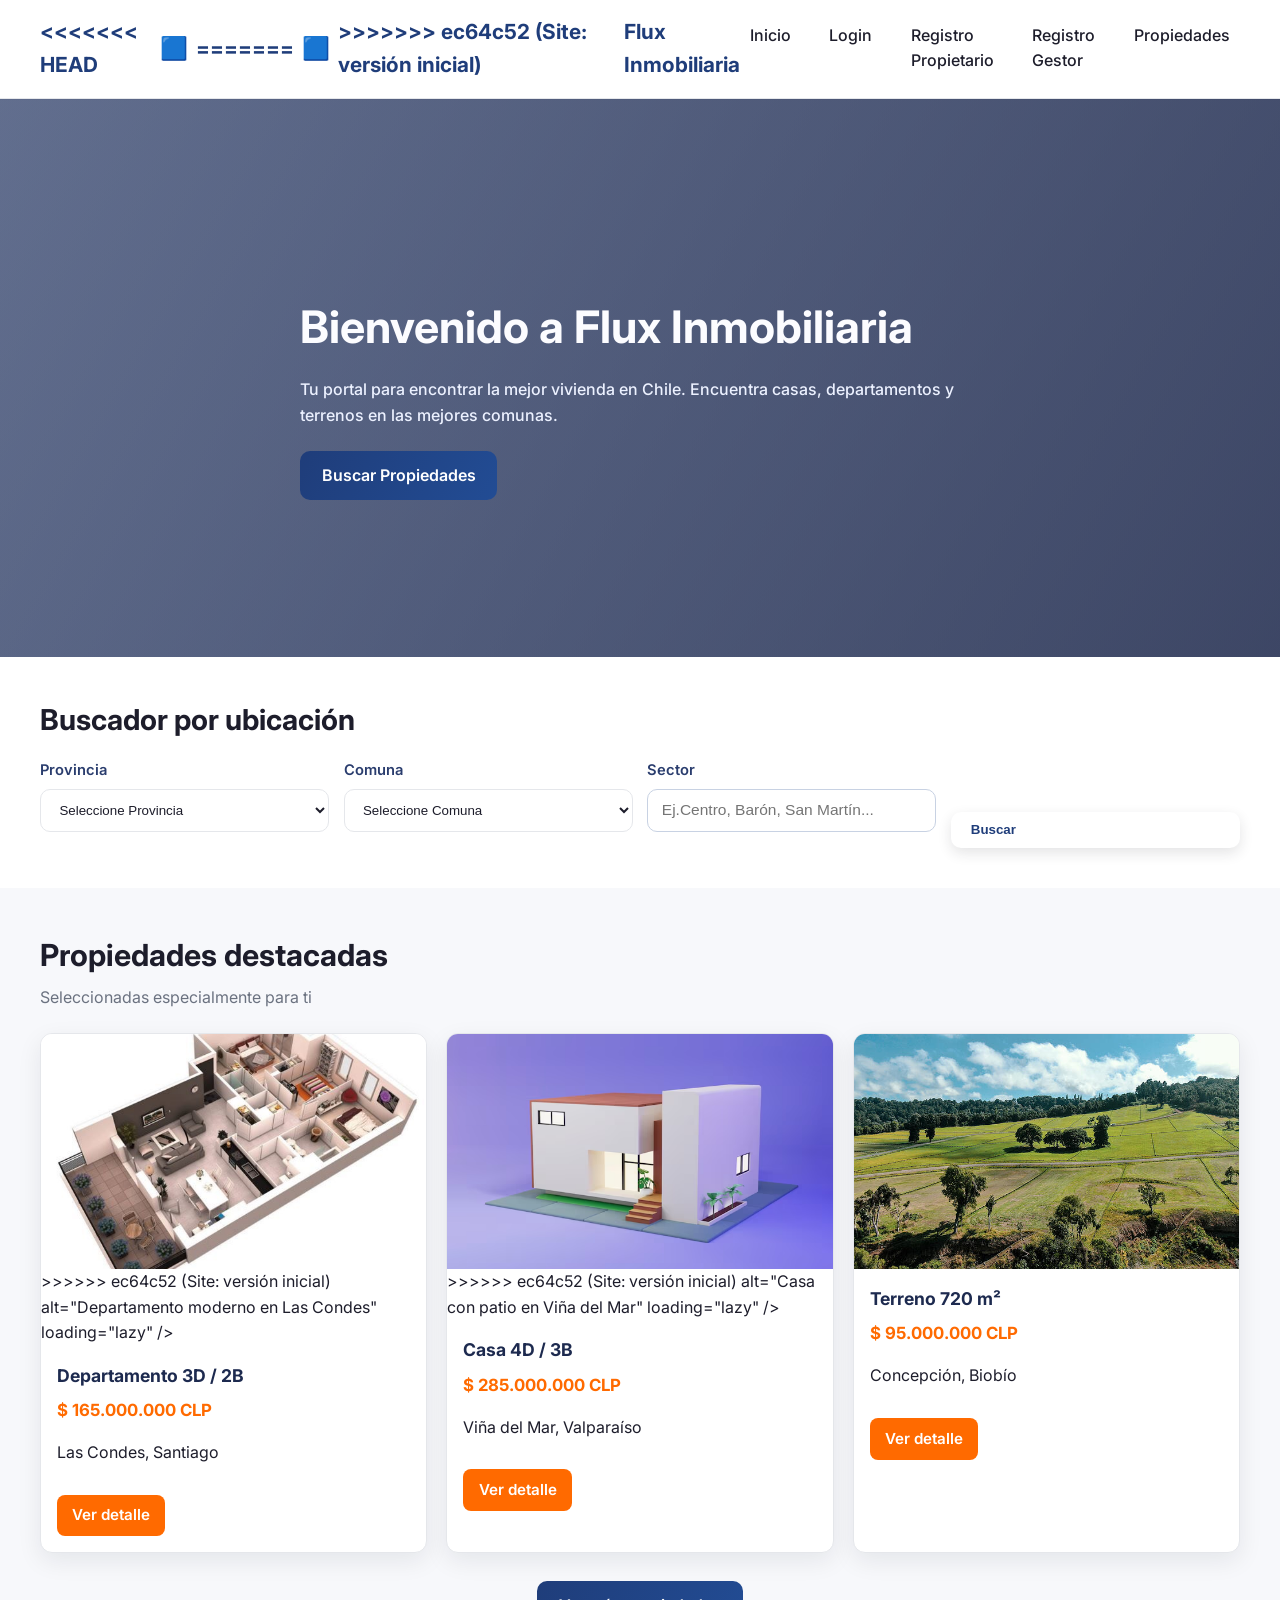
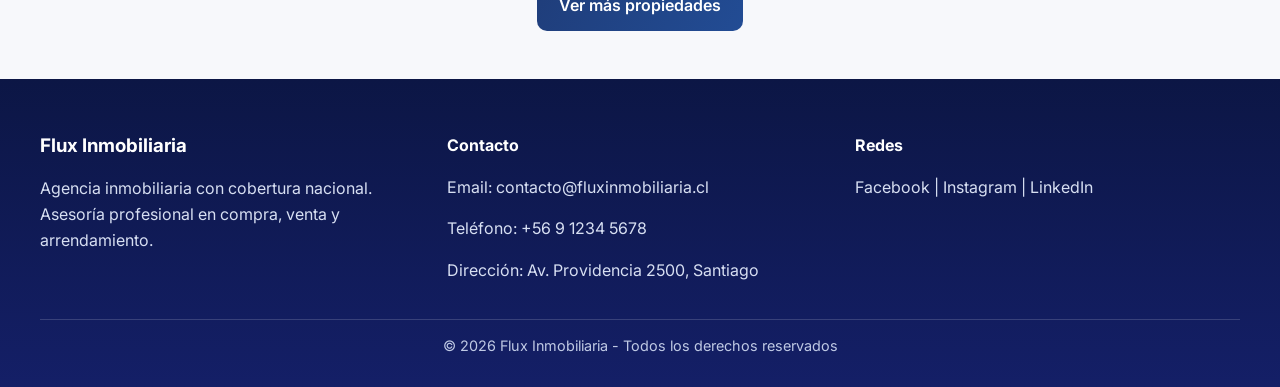
==== commit 843dc689: "feat(css): modularizar CSS base y components; actualizar index.html" ====
--- a/index.html
+++ b/index.html
@@ -1,3 +1,126 @@
+<!doctype html>
+<html lang="es">
+  <head>
+    <meta charset="utf-8" />
+    <meta name="viewport" content="width=device-width,initial-scale=1" />
+    <title>Flux Inmobiliaria — Encuentra tu hogar ideal</title>
+    <meta name="description" content="Portal inmobiliario profesional - Flux Inmobiliaria" />
+    <link rel="stylesheet" href="css/base.css" />
+    <link rel="stylesheet" href="css/components.css" />
+    <link rel="stylesheet" href="css/home.css" />
+  </head>
+  <body>
+    <div class="site-wrapper">
+      <header class="site-header" role="banner">
+        <div class="container header-inner">
+          <a href="index.html" class="brand" aria-label="Flux Inmobiliaria">
+            <span class="brand-logo">Flux</span>
+            <span class="brand-name">Inmobiliaria</span>
+          </a>
+          <nav class="site-nav" role="navigation" aria-label="Principal">
+            <a href="index.html">Inicio</a>
+            <a href="propiedades/listado.html">Propiedades</a>
+            <a href="RegistroPropietario/propietario.html">Registrar Propietario</a>
+            <a href="RegistroPropietario/gestor.html">Registrar Gestor</a>
+            <a href="login/login.html">Login</a>
+            <a href="dashboard/dashboard.html">Dashboard</a>
+            <a href="#contacto">Contacto</a>
+          </nav>
+        </div>
+      </header>
+
+      <main>
+        <section class="hero" aria-label="Hero - Encuentra tu hogar ideal">
+          <div class="hero-overlay" aria-hidden="true"></div>
+          <div class="container hero-content">
+            <h1>Encuentra tu hogar ideal</h1>
+            <p>Explora, compara y contacta a propietarios con confianza.</p>
+            <a class="btn btn-primary" href="#buscador">Buscar propiedades</a>
+          </div>
+        </section>
+
+        <section class="search-section" id="buscador" aria-label="Buscador inmobiliario">
+          <div class="container">
+            <h2 class="sr-only">Buscador</h2>
+            <form id="searchForm" class="search-form" role="search" aria-label="Buscar propiedades">
+              <div class="form-group">
+                <label for="provincia">Provincia</label>
+                <select id="provincia" name="provincia" aria-label="Provincia">
+                  <option value="">Selecciona provincia</option>
+                  <option value="santiago">Santiago</option>
+                  <option value="valparaiso">Valparaíso</option>
+                </select>
+              </div>
+
+              <div class="form-group">
+                <label for="comuna">Comuna</label>
+                <select id="comuna" name="comuna" aria-label="Comuna">
+                  <option value="">Selecciona comuna</option>
+                </select>
+              </div>
+
+              <div class="form-group">
+                <label for="sector">Sector</label>
+                <input id="sector" name="sector" placeholder="Ej: Centro, Las Condes" aria-label="Sector" />
+              </div>
+
+              <div class="form-group">
+                <button class="btn btn-secondary" type="submit">Buscar</button>
+              </div>
+            </form>
+          </div>
+        </section>
+
+        <section class="featured-properties" aria-label="Propiedades destacadas">
+          <div class="container">
+            <div class="section-header">
+              <h2>Propiedades destacadas</h2>
+              <p>Algunas de nuestras mejores opciones del mes.</p>
+            </div>
+
+            <div class="cards-grid" id="propertiesList">
+              <!-- Cards generadas por JS -->
+            </div>
+
+            <div class="more-btn-wrapper">
+              <a class="btn-card" href="propiedades/listado.html">Ver más propiedades</a>
+            </div>
+          </div>
+        </section>
+
+        <section class="info-section" id="contacto" aria-label="Contacto e información">
+          <div class="container">
+            <div class="footer-grid">
+              <div>
+                <h3>Flux Inmobiliaria</h3>
+                <p>Profesionalismo y confianza en cada operación.</p>
+              </div>
+              <div>
+                <h4>Contacto</h4>
+                <p>email: contacto@fluxinmobiliaria.cl</p>
+                <p>Tel: +56 9 0000 0000</p>
+              </div>
+              <div>
+                <h4>Síguenos</h4>
+                <p>Redes sociales: Facebook · Instagram · LinkedIn</p>
+              </div>
+            </div>
+
+            <div class="footer-bottom">© <span id="year"></span> Flux Inmobiliaria. Todos los derechos reservados.</div>
+          </div>
+        </section>
+      </main>
+
+      <footer class="site-footer" role="contentinfo">
+        <div class="container">
+          <p class="sr-only">Pie de página de Flux Inmobiliaria</p>
+        </div>
+      </footer>
+    </div>
+
+    <script src="js/main.js" defer></script>
+  </body>
+</html>
 <!DOCTYPE html>
 <html lang="es">
 <head>
--- a/css/base.css
+++ b/css/base.css
@@ -0,0 +1,42 @@
+:root {
+  --bg: #f7f8fb;
+  --card: #ffffff;
+  --primary: #1f3d7a;
+  --primary-light: #2f5ea6;
+  --secondary: #ff6a00;
+  --text: #1d1d2b;
+  --muted: #6b7280;
+  --border: #e5e7eb;
+  --radius: 12px;
+  --shadow: 0 8px 24px rgba(16, 24, 40, 0.08);
+  --container-w: 1200px;
+}
+
+/* Reset y base */
+*,*::before,*::after{box-sizing:border-box}
+html,body{height:100%}
+body{
+  margin:0;
+  font-family: "Inter", "Segoe UI", Roboto, sans-serif;
+  background:var(--bg);
+  color:var(--text);
+  line-height:1.6;
+}
+
+.site-wrapper{display:flex;flex-direction:column;min-height:100vh}
+.container{width:min(100% - 2rem,var(--container-w));margin:0 auto;padding:0 1rem}
+
+/* Utilities */
+.sr-only{position:absolute;width:1px;height:1px;margin:-1px;border:0;padding:0;clip:rect(0 0 0 0);white-space:nowrap;overflow:hidden}
+
+/* Formularios base */
+label{font-weight:600}
+input,select,textarea{border:1px solid var(--border);border-radius:10px;padding:.75rem .9rem;background:#fff;color:var(--text);outline:none;transition:border-color .18s ease,box-shadow .18s ease}
+input:focus,select:focus,textarea:focus{border-color:var(--primary);box-shadow:0 0 0 3px rgba(31,61,122,0.12)}
+
+/* Layout helpers */
+.flex{display:flex}
+.gap-1{gap:.5rem}
+.text-center{text-align:center}
+
+@media (max-width:720px){.container{padding:0 0.8rem}}
--- a/css/components.css
+++ b/css/components.css
@@ -0,0 +1,41 @@
+/* Componentes reutilizables: header, nav, botones, cards, footer */
+
+.site-header{background:#fff;border-bottom:1px solid var(--border);position:sticky;top:0;z-index:50;box-shadow:0 1px 0 rgba(15,23,42,0.03)}
+.header-inner{display:flex;justify-content:space-between;align-items:center;padding:.95rem 0 1rem}
+.brand{display:flex;align-items:center;gap:.5rem;text-decoration:none;color:var(--primary);font-weight:700;font-size:1.25rem}
+.brand-logo{font-size:1.4rem;line-height:1}
+
+.site-nav{display:flex;gap:1.1rem}
+.site-nav a{color:var(--text);text-decoration:none;font-weight:500;padding:.35rem .65rem;border-radius:8px;transition:all .18s}
+.site-nav a:hover,.site-nav a:focus-visible{background:rgba(31,61,122,0.08);color:var(--primary)}
+
+/* Botones */
+.btn{display:inline-flex;align-items:center;gap:.4rem;border:none;border-radius:10px;font-weight:600;text-decoration:none;cursor:pointer}
+.btn-primary{background:linear-gradient(120deg,var(--primary),#224c94);color:#fff;padding:.75rem 1.35rem}
+.btn-primary:hover{transform:translateY(-1px);box-shadow:0 8px 20px rgba(31,61,122,0.28)}
+.btn-secondary{background:#fff;color:var(--primary);padding:.65rem 1.25rem;box-shadow:0 5px 14px rgba(29,29,43,0.08)}
+.btn-card{display:inline-block;margin-top:.6rem;background:var(--secondary);color:#fff;padding:.55rem .95rem;border-radius:8px;font-size:.95rem;text-decoration:none}
+
+/* Hero básico (complementado en home.css) */
+.hero{position:relative;display:flex;align-items:center;color:#fff}
+.hero-overlay{position:absolute;inset:0}
+.hero-content{position:relative;z-index:1;padding:3rem 0}
+
+/* Cards */
+.cards-grid{display:grid;gap:1.2rem;grid-template-columns:repeat(3,minmax(0,1fr))}
+.card{background:var(--card);border:1px solid var(--border);border-radius:var(--radius);overflow:hidden;box-shadow:var(--shadow);display:flex;flex-direction:column}
+.card img{width:100%;height:200px;object-fit:cover;display:block}
+.card-body{padding:1rem}
+.price{margin:.45rem 0;color:var(--secondary);font-weight:700}
+
+/* Footer */
+.site-footer{background:linear-gradient(180deg,#0c1645,#141f67);color:#d7dff2;padding:2.05rem 0 1rem}
+.footer-grid{display:grid;gap:1.4rem;grid-template-columns:repeat(3,minmax(0,1fr));border-bottom:1px solid rgba(255,255,255,0.16);padding-bottom:1.2rem}
+.footer-bottom{text-align:center;margin-top:.8rem;font-size:.9rem;color:#bfc9e4}
+
+/* Forms & helpers for auth pages */
+.login-page{min-height:100vh;background:linear-gradient(180deg,#edf2f8 0%,#dce6f5 100%);display:flex;flex-direction:column;align-items:center;padding:1.5rem}
+.login-box{width:min(440px,100%);margin:0 auto;background:#fff;border-radius:14px;padding:2rem;box-shadow:0 14px 28px rgba(13,38,92,0.08)}
+
+@media (max-width:900px){.cards-grid{grid-template-columns:repeat(2,1fr)}.site-nav{flex-wrap:wrap;justify-content:center}}
+@media (max-width:720px){.cards-grid{grid-template-columns:1fr}.hero{min-height:48vh}}
--- a/css/styles.css
+++ b/css/styles.css
@@ -41,11 +41,7 @@
   display: flex;
   justify-content: space-between;
   align-items: center;
-<<<<<<< HEAD
-  padding: 0.9rem 0;
-=======
   padding: 0.95rem 0 1rem;
->>>>>>> ec64c52 (Site: versión inicial)
 }
 
 .brand {
@@ -60,30 +56,19 @@
 
 .brand-logo {
   font-size: 1.4rem;
-<<<<<<< HEAD
-=======
   line-height: 1;
->>>>>>> ec64c52 (Site: versión inicial)
 }
 
 .site-nav {
   display: flex;
-<<<<<<< HEAD
-  gap: 1rem;
-=======
   gap: 1.1rem;
->>>>>>> ec64c52 (Site: versión inicial)
 }
 
 .site-nav a {
   color: var(--text);
   text-decoration: none;
   font-weight: 500;
-<<<<<<< HEAD
-  padding: 0.45rem 0.8rem;
-=======
   padding: 0.35rem 0.65rem;
->>>>>>> ec64c52 (Site: versión inicial)
   border-radius: 8px;
   transition: all 0.2s ease;
 }
@@ -100,21 +85,14 @@
   position: sticky;
   top: 0;
   z-index: 50;
-<<<<<<< HEAD
-=======
   box-shadow: 0 1px 0 rgba(15, 23, 42, 0.03);
->>>>>>> ec64c52 (Site: versión inicial)
 }
 
 .hero {
   position: relative;
   min-height: 62vh;
-<<<<<<< HEAD
   background: linear-gradient(180deg, rgba(31, 61, 122, 0.52), rgba(31, 61, 122, 0.52)),
     url("../img/banner/banner1.jpg") center/cover no-repeat;
-=======
-  background: linear-gradient(180deg, rgba(31, 61, 122, 0.52), rgba(31, 61, 122, 0.52));
->>>>>>> ec64c52 (Site: versión inicial)
   display: flex;
   align-items: center;
   color: #fcfcff;
@@ -245,14 +223,11 @@
   padding: 2.7rem 0 3rem;
 }
 
-<<<<<<< HEAD
-=======
 .featured-properties--home {
   padding: 1rem 0 2.25rem;
   background: #f7f8fb;
 }
 
->>>>>>> ec64c52 (Site: versión inicial)
 .section-header h2 {
   margin: 0;
   font-size: 1.9rem;
@@ -269,13 +244,10 @@
   grid-template-columns: repeat(3, minmax(0, 1fr));
 }
 
-<<<<<<< HEAD
-=======
 .cards-grid--home {
   gap: 1.35rem;
 }
 
->>>>>>> ec64c52 (Site: versión inicial)
 .card {
   background: var(--card);
   border: 1px solid var(--border);
@@ -286,11 +258,6 @@
   flex-direction: column;
 }
 
-<<<<<<< HEAD
-.card img {
-  width: 100%;
-  height: 190px;
-=======
 .card--home {
   border-radius: 16px;
   box-shadow: 0 6px 22px rgba(15, 23, 42, 0.08);
@@ -299,7 +266,6 @@
 .card img {
   width: 100%;
   height: 235px;
->>>>>>> ec64c52 (Site: versión inicial)
   object-fit: cover;
   display: block;
 }
@@ -308,21 +274,16 @@
   padding: 1rem;
 }
 
-<<<<<<< HEAD
-=======
 .card-body--home {
   padding: 1rem 1.1rem 1.1rem;
 }
 
->>>>>>> ec64c52 (Site: versión inicial)
 .card-body h3 {
   margin: 0;
   font-size: 1.1rem;
   color: #1d2a4f;
 }
 
-<<<<<<< HEAD
-=======
 .card-body--home h2 {
   margin: 0;
   font-size: 1.4rem;
@@ -331,7 +292,6 @@
   font-weight: 800;
 }
 
->>>>>>> ec64c52 (Site: versión inicial)
 .price {
   margin: 0.45rem 0;
   font-size: 1.05rem;
@@ -339,10 +299,6 @@
   font-weight: 700;
 }
 
-<<<<<<< HEAD
-.more-btn-wrapper {
-  margin-top: 1.4rem;
-=======
 .location {
   margin: 0.2rem 0 0;
   font-size: 1.05rem;
@@ -351,17 +307,10 @@
 
 .more-btn-wrapper {
   margin-top: 1.75rem;
->>>>>>> ec64c52 (Site: versión inicial)
   display: flex;
   justify-content: center;
 }
 
-<<<<<<< HEAD
-.site-footer {
-  background: linear-gradient(180deg, #0c1645, #141f67);
-  color: #d7dff2;
-  padding: 2rem 0 1rem;
-=======
 .btn-primary--home {
   padding: 0.8rem 1.9rem;
   border-radius: 12px;
@@ -372,7 +321,6 @@
   background: linear-gradient(180deg, #0c1645, #141f67);
   color: #d7dff2;
   padding: 2.05rem 0 1rem;
->>>>>>> ec64c52 (Site: versión inicial)
 }
 
 .footer-grid {
@@ -410,8 +358,6 @@
   }
 }
 
-<<<<<<< HEAD
-=======
 @media (max-width: 900px) {
   .header-inner {
     flex-direction: column;
@@ -439,7 +385,6 @@
   }
 }
 
->>>>>>> ec64c52 (Site: versión inicial)
 @media (max-width: 760px) {
   .header-inner {
     flex-wrap: wrap;
@@ -478,27 +423,14 @@
 .login-page {
   min-height: 100vh;
   background: linear-gradient(180deg, #edf2f8 0%, #dce6f5 100%);
-<<<<<<< HEAD
-  display: grid;
-  place-items: center;
-=======
   display: flex;
   flex-direction: column;
   align-items: center;
->>>>>>> ec64c52 (Site: versión inicial)
   padding: 1.5rem;
   font-family: "Inter", system-ui, -apple-system, BlinkMacSystemFont, "Segoe UI", sans-serif;
 }
 
 .login-header {
-<<<<<<< HEAD
-  position: absolute;
-  top: 1rem;
-  left: 1.2rem;
-}
-
-.brand-login {
-=======
   width: min(100%, var(--container-w));
   display: flex;
   align-items: center;
@@ -511,7 +443,6 @@
   display: inline-flex;
   align-items: center;
   gap: 0.5rem;
->>>>>>> ec64c52 (Site: versión inicial)
   color: #1f3d7a;
   font-weight: 700;
   text-decoration: none;
@@ -520,75 +451,12 @@
 }
 
 .login-main {
-<<<<<<< HEAD
   width: min(420px, 100%);
-=======
-  width: min(1180px, 100%);
-}
-
-.login-hero {
-  display: grid;
-  grid-template-columns: 1.05fr 0.95fr;
-  gap: 1.5rem;
-  align-items: center;
-}
-
-.login-copy,
-.owner-copy {
-  padding: 1rem 0.25rem;
-}
-
-.login-eyebrow {
-  display: inline-flex;
-  align-items: center;
-  gap: 0.4rem;
-  padding: 0.45rem 0.8rem;
-  border-radius: 999px;
-  background: rgba(37, 99, 235, 0.1);
-  color: #1d4ed8;
-  font-weight: 700;
-  font-size: 0.9rem;
-  margin-bottom: 1rem;
-}
-
-.login-points,
-.owner-points {
-  display: flex;
-  flex-wrap: wrap;
-  gap: 0.65rem;
-  margin-top: 1.25rem;
-}
-
-.login-points span,
-.owner-points span {
-  display: inline-flex;
-  align-items: center;
-  padding: 0.55rem 0.8rem;
-  border-radius: 999px;
-  background: rgba(255, 255, 255, 0.72);
-  color: #1f2a45;
-  border: 1px solid rgba(226, 232, 240, 0.9);
-  box-shadow: 0 8px 18px rgba(22, 35, 74, 0.06);
-  font-size: 0.9rem;
-  font-weight: 600;
->>>>>>> ec64c52 (Site: versión inicial)
 }
 
 .login-box {
   width: 100%;
   background: #ffffff;
-<<<<<<< HEAD
-  border: 1px solid #dae3ef;
-  border-radius: 16px;
-  box-shadow: 0 16px 30px rgba(22, 35, 74, 0.15);
-  padding: 2rem;
-}
-
-.login-box h1 {
-  margin-top: 0;
-  margin-bottom: 0.4rem;
-  font-size: 1.7rem;
-=======
   border: 1px solid rgba(218, 227, 239, 0.95);
   border-radius: 22px;
   box-shadow: 0 18px 38px rgba(22, 35, 74, 0.12);
@@ -600,7 +468,6 @@
   margin-top: 0;
   margin-bottom: 0.4rem;
   font-size: 1.8rem;
->>>>>>> ec64c52 (Site: versión inicial)
   color: #14274a;
 }
 
@@ -684,15 +551,6 @@
   box-shadow: 0 10px 24px rgba(59, 130, 246, 0.35);
 }
 
-.login-footer {
-  margin-top: 1.2rem;
-  text-align: center;
-  color: #5e6d8f;
-  font-size: 0.92rem;
-}
-
-<<<<<<< HEAD
-=======
 .login-header .site-nav {
   display: flex;
   gap: 0.75rem;
@@ -723,7 +581,13 @@
   box-shadow: 0 10px 22px rgba(37, 99, 235, 0.24);
 }
 
->>>>>>> ec64c52 (Site: versión inicial)
+.login-footer {
+  margin-top: 1.2rem;
+  text-align: center;
+  color: #5e6d8f;
+  font-size: 0.92rem;
+}
+
 .login-footer a {
   color: #1f3d7a;
   text-decoration: none;
@@ -738,26 +602,18 @@
 /* adaptaciones móviles */
 @media (max-width: 600px) {
   .login-header {
-<<<<<<< HEAD
-    top: 0.8rem;
-    left: 0.8rem;
-=======
     flex-direction: column;
     align-items: flex-start;
     margin-bottom: 1.2rem;
->>>>>>> ec64c52 (Site: versión inicial)
   }
 
   .login-box {
     padding: 1.6rem;
   }
-<<<<<<< HEAD
-=======
 
   .login-header .site-nav {
     justify-content: flex-start;
   }
->>>>>>> ec64c52 (Site: versión inicial)
 }
 
 .login-page.recuperar {
@@ -794,11 +650,6 @@
 
 .form-page {
   min-height: 100vh;
-<<<<<<< HEAD
-  background: linear-gradient(180deg, #edf2fc 0%, #e4edfa 100%);
-  display: grid;
-  place-items: center;
-=======
   background:
     radial-gradient(circle at top right, rgba(37, 99, 235, 0.12), transparent 30%),
     radial-gradient(circle at bottom left, rgba(14, 165, 233, 0.1), transparent 35%),
@@ -806,27 +657,15 @@
   display: flex;
   flex-direction: column;
   align-items: center;
->>>>>>> ec64c52 (Site: versión inicial)
   padding: 1.5rem;
 }
 
 .form-header {
-<<<<<<< HEAD
-  position: relative;
-  top: 0;
-  left: 0;
-  padding-bottom: 1rem;
-  border-bottom: 1px solid #d7e0ed;
-  margin-bottom: 1.5rem;
-=======
   width: min(100%, 1180px);
->>>>>>> ec64c52 (Site: versión inicial)
   display: flex;
   justify-content: space-between;
   align-items: center;
   gap: 1rem;
-<<<<<<< HEAD
-=======
   padding: 0.9rem 1rem;
   background: rgba(255, 255, 255, 0.72);
   backdrop-filter: blur(10px);
@@ -834,7 +673,6 @@
   border-radius: 18px;
   box-shadow: 0 12px 28px rgba(20, 40, 86, 0.08);
   margin-bottom: 1.5rem;
->>>>>>> ec64c52 (Site: versión inicial)
 }
 
 .form-header .brand-login {
@@ -876,35 +714,13 @@
   box-shadow: 0 8px 22px rgba(37, 99, 235, 0.45);
 }
 
-
 .form-main {
-<<<<<<< HEAD
-  width: min(680px, 100%);
-=======
   width: min(1180px, 100%);
-}
-
-.owner-hero {
-  display: grid;
-  grid-template-columns: 1.05fr 0.95fr;
-  gap: 1.5rem;
-  align-items: start;
->>>>>>> ec64c52 (Site: versión inicial)
+  /* owner-hero layout is available in larger layouts */
 }
 
 .form-box {
   background: #fff;
-<<<<<<< HEAD
-  border: 1px solid #d7e0ed;
-  border-radius: 14px;
-  box-shadow: 0 16px 32px rgba(20, 40, 86, 0.14);
-  padding: 2rem;
-}
-
-.form-box h1 {
-  margin: 0 0 0.35rem;
-  color: #152a57;
-=======
   border: 1px solid rgba(215, 224, 237, 0.95);
   border-radius: 22px;
   box-shadow: 0 18px 38px rgba(20, 40, 86, 0.12);
@@ -916,8 +732,8 @@
   margin: 0 0 0.35rem;
   color: #152a57;
   font-size: 1.8rem;
->>>>>>> ec64c52 (Site: versión inicial)
-}
+}
+
 .form-box p {
   margin: 0 0 1.2rem;
   color: #587092;
@@ -964,19 +780,6 @@
   padding: 0.95rem;
 }
 
-.form-box {
-<<<<<<< HEAD
-  border: 1px solid #cbd5e1;
-  background: linear-gradient(145deg, #ffffff, #f4f7fb);
-}
-
-.form-box h1 {
-  font-size: 2rem;
-=======
-  border: 1px solid rgba(203, 213, 225, 0.95);
-  background: linear-gradient(145deg, #ffffff, #f4f7fb);
-}
-
 .owner-copy h1,
 .login-copy h1 {
   font-size: clamp(2rem, 3vw, 3rem);
@@ -991,58 +794,4 @@
   color: #51627f;
   line-height: 1.65;
   max-width: 620px;
->>>>>>> ec64c52 (Site: versión inicial)
-}
-
-
-.form-grid {
-  display: grid;
-  gap: 1rem;
-  grid-template-columns: repeat(auto-fit, minmax(220px, 1fr));
-}
-
-.form-group label {
-  font-weight: 600;
-  margin-bottom: 0.35rem;
-  display: block;
-}
-
-.form-group input,
-.form-group select {
-  width: 100%;
-  border: 1px solid #c3d1e2;
-  border-radius: 10px;
-  padding: 0.72rem 0.85rem;
-  font-size: 0.95rem;
-  background: #fff;
-}
-
-.form-group input:focus,
-.form-group select:focus {
-  border-color: #1f3d7a;
-  box-shadow: 0 0 0 4px rgba(31, 61, 122, 0.14);
-}
-
-.btn-full {
-  width: 100%;
-  padding: 0.85rem;
-  font-weight: 700;
-}
-
-.forgot-text {
-  margin-top: 0.8rem;
-  text-align: right;
-}
-.forgot-text a {
-  color: #1f3d7a;
-<<<<<<< HEAD
-=======
-}
-
-@media (max-width: 1100px) {
-  .login-hero,
-  .owner-hero {
-    grid-template-columns: 1fr;
-  }
->>>>>>> ec64c52 (Site: versión inicial)
-}+}
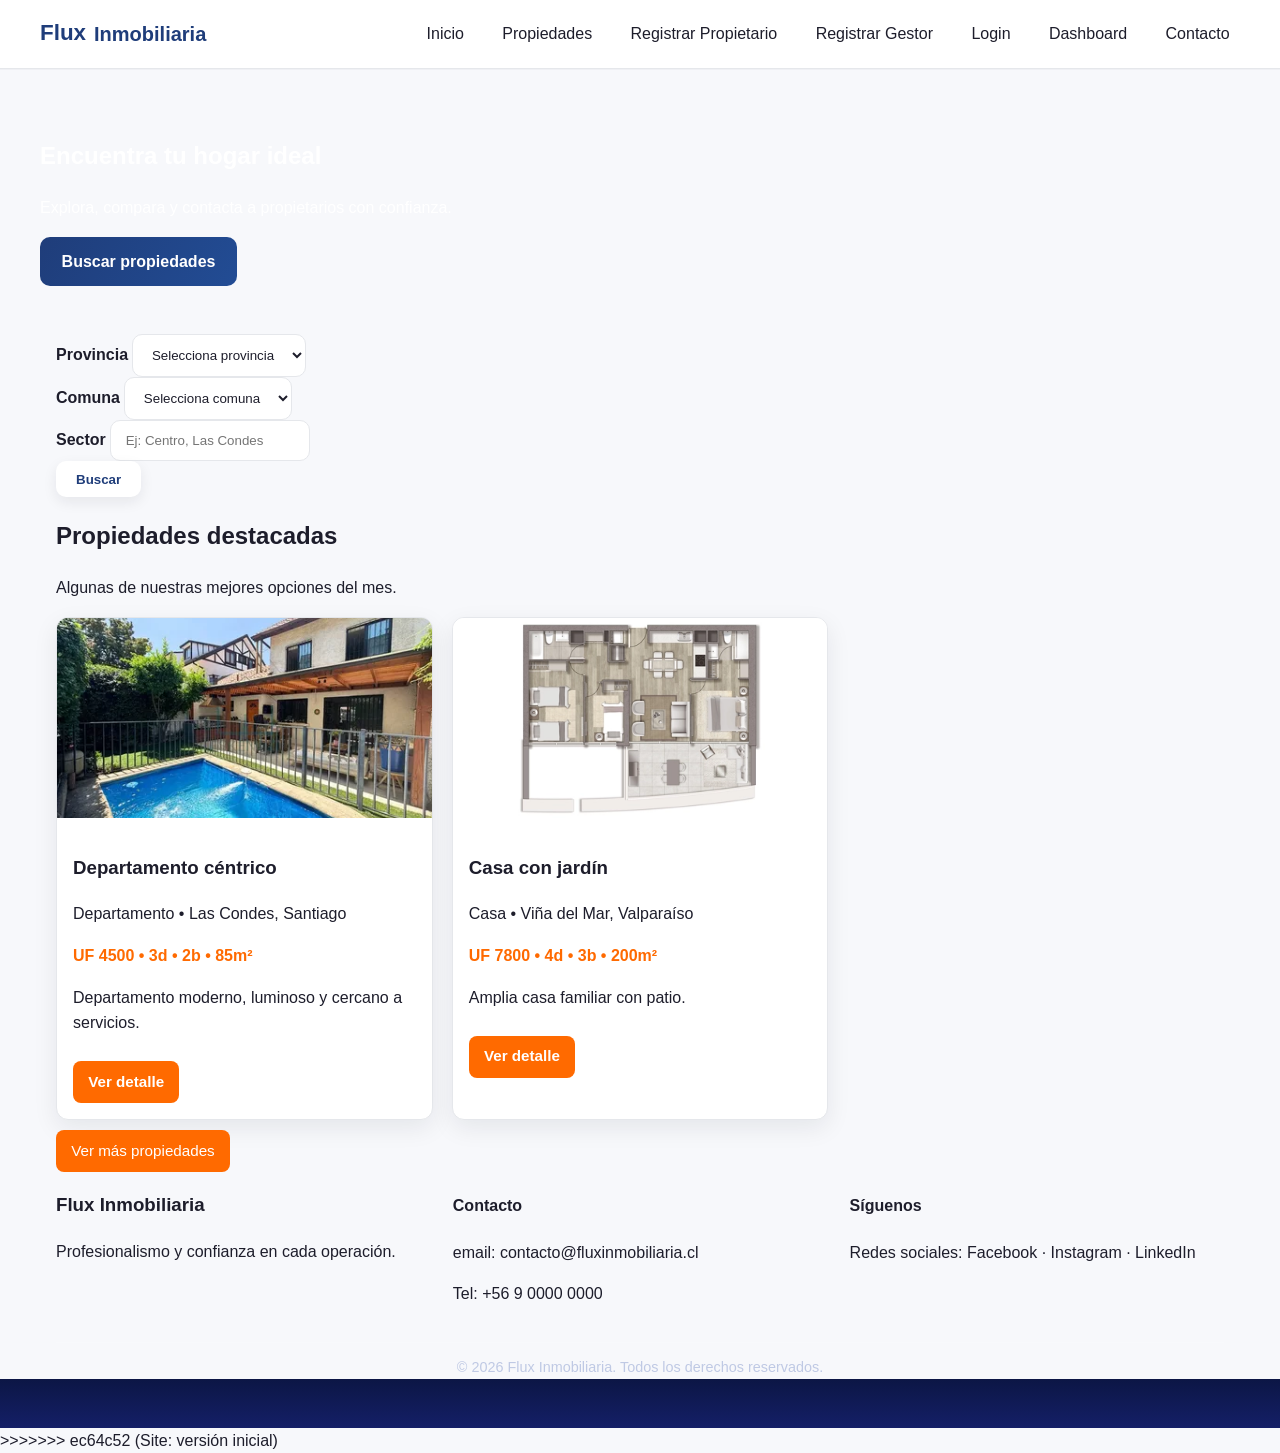
==== commit 9f22d34e: "feat(public): integrar listado público de propiedades desde localStorage (public-properties.js) y li" ====
--- a/index.html
+++ b/index.html
@@ -119,187 +119,7 @@
     </div>
 
     <script src="js/main.js" defer></script>
+    <script src="js/public-properties.js" defer></script>
   </body>
 </html>
-<!DOCTYPE html>
-<html lang="es">
-<head>
-  <meta charset="UTF-8" />
-  <meta name="viewport" content="width=device-width, initial-scale=1.0" />
-<<<<<<< HEAD
-  <meta http-equiv="refresh" content="0; url=login/index.html" />
-  <title>Flux Inmobiliaria</title>
-  <script>
-    window.location.replace('login/index.html');
-  </script>
-</head>
-<body>
-  <p>
-    Si no eres redirigido automaticamente, abre <a href="login/index.html">la pagina de inicio</a>.
-  </p>
-</body>
-</html>
-=======
-  <meta name="description" content="Flux Inmobiliaria: encuentra los mejores inmuebles en Chile, con gestión profesional de propiedades, usuarios y publicaciones." />
-  <title>Flux Inmobiliaria | Inicio</title>
-  <link rel="stylesheet" href="css/styles.css" />
-  <link rel="preconnect" href="https://fonts.googleapis.com" />
-  <link rel="preconnect" href="https://fonts.gstatic.com" crossorigin />
-  <link
-    href="https://fonts.googleapis.com/css2?family=Inter:wght@400;500;600;700;800&display=swap"
-    rel="stylesheet"
-  />
-</head>
-<body>
-  <div class="site-wrapper">
-    <header class="site-header">
-      <div class="container header-inner">
-        <a href="index.html" class="brand" aria-label="Flux Inmobiliaria">
-          <span class="brand-logo" aria-hidden="true">🟦</span>
-          <span class="brand-text">Flux Inmobiliaria</span>
-        </a>
-        <nav class="site-nav" aria-label="Navegación principal">
-          <a href="index.html">Inicio</a>
-          <a href="login/login.html">Login</a>
-          <a href="RegistroPropietario/propietario.html">Registro Propietario</a>
-          <a href="RegistroPropietario/gestorinmobiliario.html">Registro Gestor</a>
-          <a href="propiedades/listado.html">Propiedades</a>
-        </nav>
-      </div>
-    </header>
-
-    <main aria-label="Contenido principal">
-      <section class="hero" aria-label="Banner principal">
-        <div class="hero-overlay"></div>
-        <div class="hero-content container">
-          <h1>Bienvenido a Flux Inmobiliaria</h1>
-          <p>
-            Tu portal para encontrar la mejor vivienda en Chile. Encuentra casas, departamentos y terrenos en
-            las mejores comunas.
-          </p>
-          <a href="#buscador" class="btn btn-primary">Buscar Propiedades</a>
-        </div>
-      </section>
-
-      <section id="buscador" class="search-section">
-        <div class="container">
-          <h2>Buscador por ubicación</h2>
-          <form class="search-form" aria-label="Formulario de búsqueda de propiedades">
-            <div class="form-group">
-              <label for="provincia">Provincia</label>
-              <select id="provincia" name="provincia" required>
-                <option value="">Seleccione Provincia</option>
-                <option value="santiago">Santiago</option>
-                <option value="valparaiso">Valparaíso</option>
-                <option value="biobio">Biobío</option>
-                <option value="araucania">La Araucanía</option>
-              </select>
-            </div>
-            <div class="form-group">
-              <label for="comuna">Comuna</label>
-              <select id="comuna" name="comuna" required>
-                <option value="">Seleccione Comuna</option>
-                <option value="las-condes">Las Condes</option>
-                <option value="vina-del-mar">Viña del Mar</option>
-                <option value="concepcion">Concepción</option>
-                <option value="temuco">Temuco</option>
-              </select>
-            </div>
-            <div class="form-group">
-              <label for="sector">Sector</label>
-              <input
-                type="text"
-                id="sector"
-                name="sector"
-                placeholder="Ej.Centro, Barón, San Martín..."
-                required
-              />
-            </div>
-            <button type="submit" class="btn btn-secondary">Buscar</button>
-          </form>
-        </div>
-      </section>
-
-      <section class="featured-properties">
-        <div class="container">
-          <div class="section-header">
-            <h2>Propiedades destacadas</h2>
-            <p>Seleccionadas especialmente para ti</p>
-          </div>
-          <div class="cards-grid">
-            <article class="card">
-              <img
-                src="img/propiedades/casalascondes.jpg"
-                alt="Departamento moderno en Las Condes"
-                loading="lazy"
-              />
-              <div class="card-body">
-                <h3>Departamento 3D / 2B</h3>
-                <p class="price">$ 165.000.000 CLP</p>
-                <p>Las Condes, Santiago</p>
-                <a href="propiedades/detalle.html?id=depa-vina" class="btn btn-card">Ver detalle</a>
-              </div>
-            </article>
-
-            <article class="card">
-              <img
-                src="img/propiedades/departamentoviñadelmar.jpg"
-                alt="Casa con patio en Viña del Mar"
-                loading="lazy"
-              />
-              <div class="card-body">
-                <h3>Casa 4D / 3B</h3>
-                <p class="price">$ 285.000.000 CLP</p>
-                <p>Viña del Mar, Valparaíso</p>
-                <a href="propiedades/detalle.html?id=las-condes-casa" class="btn btn-card">Ver detalle</a>
-              </div>
-            </article>
-
-            <article class="card">
-              <img
-                src="img/propiedades/terreno.jpg"
-                alt="Terreno amplio en Concepción"
-                loading="lazy"
-              />
-              <div class="card-body">
-                <h3>Terreno 720 m²</h3>
-                <p class="price">$ 95.000.000 CLP</p>
-                <p>Concepción, Biobío</p>
-                <a href="propiedades/detalle.html?id=terreno-concepcion" class="btn btn-card">Ver detalle</a>
-              </div>
-            </article>
-          </div>
-          <div class="more-btn-wrapper">
-            <a href="propiedades/listado.html" class="btn btn-primary">Ver más propiedades</a>
-          </div>
-        </div>
-      </section>
-    </main>
-
-    <footer class="site-footer">
-      <div class="container footer-grid">
-        <div>
-          <h3>Flux Inmobiliaria</h3>
-          <p>
-            Agencia inmobiliaria con cobertura nacional. Asesoría profesional en compra, venta y arrendamiento.
-          </p>
-        </div>
-        <div>
-          <h4>Contacto</h4>
-          <p>Email: contacto@fluxinmobiliaria.cl</p>
-          <p>Teléfono: +56 9 1234 5678</p>
-          <p>Dirección: Av. Providencia 2500, Santiago</p>
-        </div>
-        <div>
-          <h4>Redes</h4>
-          <p>Facebook | Instagram | LinkedIn</p>
-        </div>
-      </div>
-      <div class="footer-bottom">
-        <p>© 2026 Flux Inmobiliaria - Todos los derechos reservados</p>
-      </div>
-    </footer>
-  </div>
-</body>
-</html>
 >>>>>>> ec64c52 (Site: versión inicial)
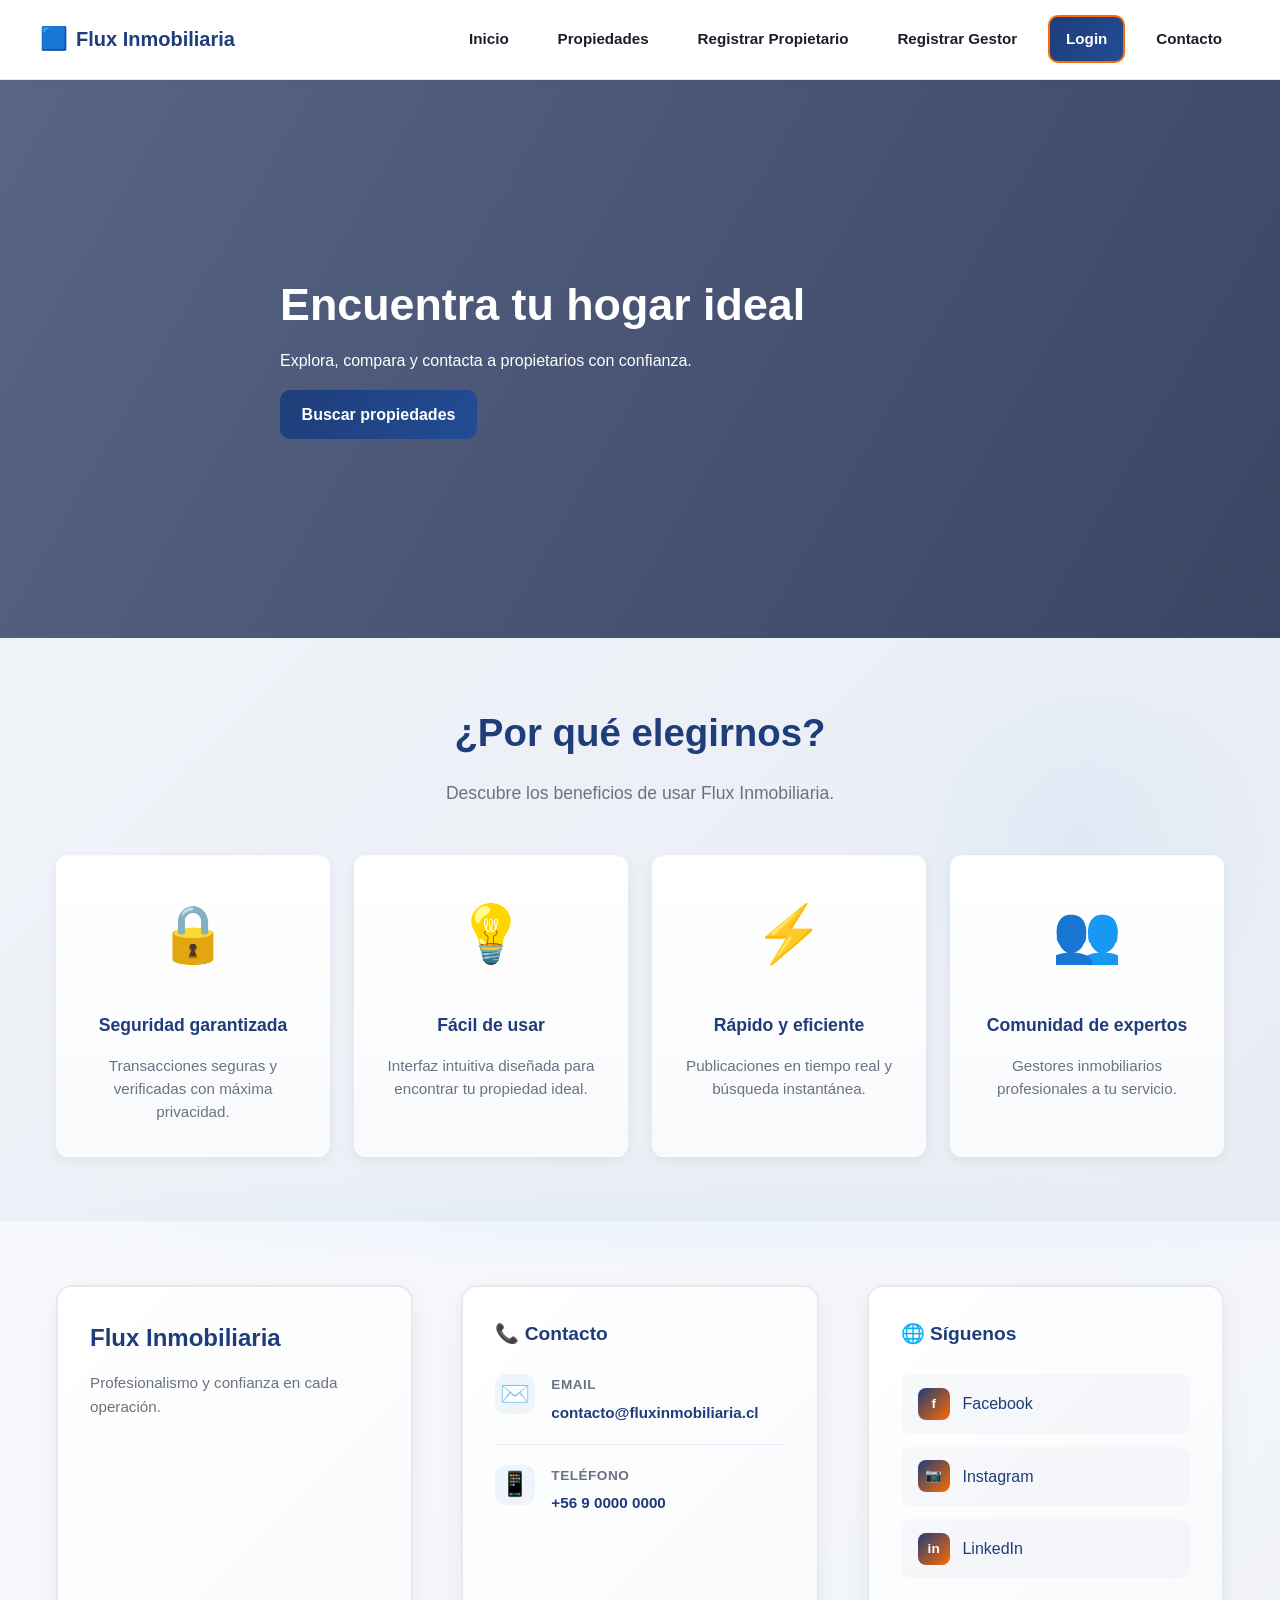
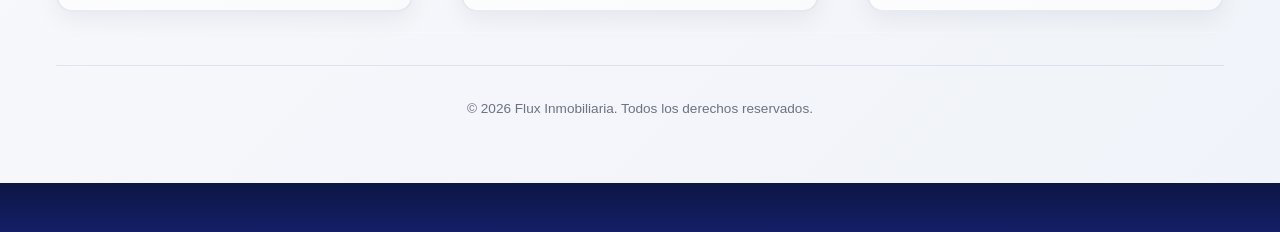
==== commit 802c0e78: "Actualizar: login con pestañas signup/login, espaciado detalle, número contacto aleatorio, estilos t" ====
--- a/index.html
+++ b/index.html
@@ -14,17 +14,16 @@
       <header class="site-header" role="banner">
         <div class="container header-inner">
           <a href="index.html" class="brand" aria-label="Flux Inmobiliaria">
-            <span class="brand-logo">Flux</span>
-            <span class="brand-name">Inmobiliaria</span>
+            <span class="brand-logo" aria-hidden="true">🟦</span>
+            <span class="brand-name">Flux Inmobiliaria</span>
           </a>
           <nav class="site-nav" role="navigation" aria-label="Principal">
-            <a href="index.html">Inicio</a>
-            <a href="propiedades/listado.html">Propiedades</a>
-            <a href="RegistroPropietario/propietario.html">Registrar Propietario</a>
-            <a href="RegistroPropietario/gestor.html">Registrar Gestor</a>
-            <a href="login/login.html">Login</a>
-            <a href="dashboard/dashboard.html">Dashboard</a>
-            <a href="#contacto">Contacto</a>
+            <a href="index.html" class="nav-link">Inicio</a>
+            <a href="propiedades/listado.html" class="nav-link">Propiedades</a>
+            <a href="RegistroPropietario/propietario.html" class="nav-link">Registrar Propietario</a>
+            <a href="RegistroPropietario/gestorinmobiliario.html" class="nav-link">Registrar Gestor</a>
+            <a href="login/login.html" class="nav-link nav-link-highlight">Login</a>
+            <a href="#contacto" class="nav-link">Contacto</a>
           </nav>
         </div>
       </header>
@@ -35,55 +34,41 @@
           <div class="container hero-content">
             <h1>Encuentra tu hogar ideal</h1>
             <p>Explora, compara y contacta a propietarios con confianza.</p>
-            <a class="btn btn-primary" href="#buscador">Buscar propiedades</a>
+            <a class="btn btn-primary" href="propiedades/listado.html">Buscar propiedades</a>
           </div>
         </section>
 
-        <section class="search-section" id="buscador" aria-label="Buscador inmobiliario">
+        <section class="why-choose-us" aria-label="Por qué elegirnos">
           <div class="container">
-            <h2 class="sr-only">Buscador</h2>
-            <form id="searchForm" class="search-form" role="search" aria-label="Buscar propiedades">
-              <div class="form-group">
-                <label for="provincia">Provincia</label>
-                <select id="provincia" name="provincia" aria-label="Provincia">
-                  <option value="">Selecciona provincia</option>
-                  <option value="santiago">Santiago</option>
-                  <option value="valparaiso">Valparaíso</option>
-                </select>
+            <div class="section-header">
+              <h2>¿Por qué elegirnos?</h2>
+              <p>Descubre los beneficios de usar Flux Inmobiliaria.</p>
+            </div>
+
+            <div class="features-grid">
+              <div class="feature-card">
+                <div class="feature-icon" aria-hidden="true">🔒</div>
+                <h3>Seguridad garantizada</h3>
+                <p>Transacciones seguras y verificadas con máxima privacidad.</p>
               </div>
 
-              <div class="form-group">
-                <label for="comuna">Comuna</label>
-                <select id="comuna" name="comuna" aria-label="Comuna">
-                  <option value="">Selecciona comuna</option>
-                </select>
+              <div class="feature-card">
+                <div class="feature-icon" aria-hidden="true">💡</div>
+                <h3>Fácil de usar</h3>
+                <p>Interfaz intuitiva diseñada para encontrar tu propiedad ideal.</p>
               </div>
 
-              <div class="form-group">
-                <label for="sector">Sector</label>
-                <input id="sector" name="sector" placeholder="Ej: Centro, Las Condes" aria-label="Sector" />
+              <div class="feature-card">
+                <div class="feature-icon" aria-hidden="true">⚡</div>
+                <h3>Rápido y eficiente</h3>
+                <p>Publicaciones en tiempo real y búsqueda instantánea.</p>
               </div>
 
-              <div class="form-group">
-                <button class="btn btn-secondary" type="submit">Buscar</button>
+              <div class="feature-card">
+                <div class="feature-icon" aria-hidden="true">👥</div>
+                <h3>Comunidad de expertos</h3>
+                <p>Gestores inmobiliarios profesionales a tu servicio.</p>
               </div>
-            </form>
-          </div>
-        </section>
-
-        <section class="featured-properties" aria-label="Propiedades destacadas">
-          <div class="container">
-            <div class="section-header">
-              <h2>Propiedades destacadas</h2>
-              <p>Algunas de nuestras mejores opciones del mes.</p>
-            </div>
-
-            <div class="cards-grid" id="propertiesList">
-              <!-- Cards generadas por JS -->
-            </div>
-
-            <div class="more-btn-wrapper">
-              <a class="btn-card" href="propiedades/listado.html">Ver más propiedades</a>
             </div>
           </div>
         </section>
@@ -91,18 +76,45 @@
         <section class="info-section" id="contacto" aria-label="Contacto e información">
           <div class="container">
             <div class="footer-grid">
-              <div>
+              <div class="footer-brand">
                 <h3>Flux Inmobiliaria</h3>
                 <p>Profesionalismo y confianza en cada operación.</p>
               </div>
-              <div>
-                <h4>Contacto</h4>
-                <p>email: contacto@fluxinmobiliaria.cl</p>
-                <p>Tel: +56 9 0000 0000</p>
+
+              <div class="footer-contact">
+                <h4>📞 Contacto</h4>
+                <div class="contact-item">
+                  <span class="contact-icon">✉️</span>
+                  <div>
+                    <p class="contact-label">Email</p>
+                    <a href="mailto:contacto@fluxinmobiliaria.cl">contacto@fluxinmobiliaria.cl</a>
+                  </div>
+                </div>
+                <div class="contact-item">
+                  <span class="contact-icon">📱</span>
+                  <div>
+                    <p class="contact-label">Teléfono</p>
+                    <a href="tel:+56900000000">+56 9 0000 0000</a>
+                  </div>
+                </div>
               </div>
-              <div>
-                <h4>Síguenos</h4>
-                <p>Redes sociales: Facebook · Instagram · LinkedIn</p>
+
+              <div class="footer-social">
+                <h4>🌐 Síguenos</h4>
+                <div class="social-links">
+                  <a href="#" class="social-link" aria-label="Facebook">
+                    <span class="social-icon">f</span>
+                    <span>Facebook</span>
+                  </a>
+                  <a href="#" class="social-link" aria-label="Instagram">
+                    <span class="social-icon">📷</span>
+                    <span>Instagram</span>
+                  </a>
+                  <a href="#" class="social-link" aria-label="LinkedIn">
+                    <span class="social-icon">in</span>
+                    <span>LinkedIn</span>
+                  </a>
+                </div>
               </div>
             </div>
 
@@ -122,4 +134,3 @@
     <script src="js/public-properties.js" defer></script>
   </body>
 </html>
->>>>>>> ec64c52 (Site: versión inicial)
--- a/css/components.css
+++ b/css/components.css
@@ -1,20 +1,26 @@
-/* Componentes reutilizables: header, nav, botones, cards, footer */
+/* Componentes reutilizables: header, nav, botones, cards, footer y auth */
 
 .site-header{background:#fff;border-bottom:1px solid var(--border);position:sticky;top:0;z-index:50;box-shadow:0 1px 0 rgba(15,23,42,0.03)}
 .header-inner{display:flex;justify-content:space-between;align-items:center;padding:.95rem 0 1rem}
 .brand{display:flex;align-items:center;gap:.5rem;text-decoration:none;color:var(--primary);font-weight:700;font-size:1.25rem}
 .brand-logo{font-size:1.4rem;line-height:1}
 
-.site-nav{display:flex;gap:1.1rem}
-.site-nav a{color:var(--text);text-decoration:none;font-weight:500;padding:.35rem .65rem;border-radius:8px;transition:all .18s}
-.site-nav a:hover,.site-nav a:focus-visible{background:rgba(31,61,122,0.08);color:var(--primary)}
+.site-nav{display:flex;gap:0.8rem;flex-wrap:wrap;align-items:center}
+.site-nav .nav-link{color:var(--text);text-decoration:none;font-weight:600;padding:0.6rem 1rem;border-radius:10px;transition:all 0.25s ease;border:2px solid transparent;position:relative;font-size:0.95rem}
+.site-nav .nav-link::before{content:'';position:absolute;bottom:-2px;left:0;width:0;height:2px;background:linear-gradient(90deg,var(--primary),var(--secondary));transition:width 0.3s ease}
+.site-nav .nav-link:hover{background:rgba(31,61,122,0.08);color:var(--primary);transform:translateY(-2px)}
+.site-nav .nav-link:hover::before{width:100%}
+.site-nav .nav-link-highlight{background:linear-gradient(120deg,var(--primary),#224c94);color:#fff;border:2px solid var(--secondary);font-weight:700}
+.site-nav .nav-link-highlight:hover{background:linear-gradient(120deg,#224c94,var(--primary));transform:translateY(-2px);box-shadow:0 8px 20px rgba(31,61,122,0.28);border-color:var(--secondary)}
+.site-nav .nav-link-highlight::before{background:var(--secondary);bottom:0;height:2px;opacity:0}
 
 /* Botones */
-.btn{display:inline-flex;align-items:center;gap:.4rem;border:none;border-radius:10px;font-weight:600;text-decoration:none;cursor:pointer}
+.btn{display:inline-flex;align-items:center;justify-content:center;gap:.4rem;border:none;border-radius:10px;font-weight:600;text-decoration:none;cursor:pointer}
 .btn-primary{background:linear-gradient(120deg,var(--primary),#224c94);color:#fff;padding:.75rem 1.35rem}
 .btn-primary:hover{transform:translateY(-1px);box-shadow:0 8px 20px rgba(31,61,122,0.28)}
 .btn-secondary{background:#fff;color:var(--primary);padding:.65rem 1.25rem;box-shadow:0 5px 14px rgba(29,29,43,0.08)}
 .btn-card{display:inline-block;margin-top:.6rem;background:var(--secondary);color:#fff;padding:.55rem .95rem;border-radius:8px;font-size:.95rem;text-decoration:none}
+.btn-full{width:100%}
 
 /* Hero básico (complementado en home.css) */
 .hero{position:relative;display:flex;align-items:center;color:#fff}
@@ -33,9 +39,39 @@
 .footer-grid{display:grid;gap:1.4rem;grid-template-columns:repeat(3,minmax(0,1fr));border-bottom:1px solid rgba(255,255,255,0.16);padding-bottom:1.2rem}
 .footer-bottom{text-align:center;margin-top:.8rem;font-size:.9rem;color:#bfc9e4}
 
-/* Forms & helpers for auth pages */
-.login-page{min-height:100vh;background:linear-gradient(180deg,#edf2f8 0%,#dce6f5 100%);display:flex;flex-direction:column;align-items:center;padding:1.5rem}
-.login-box{width:min(440px,100%);margin:0 auto;background:#fff;border-radius:14px;padding:2rem;box-shadow:0 14px 28px rgba(13,38,92,0.08)}
+/* Auth pages */
+.login-page{min-height:100vh;background:radial-gradient(circle at top left,rgba(31,61,122,0.16),transparent 34%),linear-gradient(180deg,#edf2f8 0%,#dce6f5 100%);display:flex;flex-direction:column;align-items:stretch;padding:1.5rem;overflow-y:auto}
+.login-header{margin-bottom:1.35rem}
+.login-header-inner{display:flex;justify-content:space-between;align-items:center;gap:1rem;flex-wrap:wrap}
+.brand-login{display:inline-flex;align-items:center;gap:.55rem;text-decoration:none;color:var(--primary);font-weight:800;font-size:1.2rem}
+.auth-shell{display:grid;grid-template-columns:minmax(0,1.05fr) minmax(320px,440px);gap:1.4rem;align-items:stretch;flex:1}
+.auth-hero{display:flex;flex-direction:column;justify-content:center;gap:1rem;background:linear-gradient(135deg,#0f2f63,#224c94 55%,#4f76c3);color:#fff;border-radius:22px;padding:2.2rem;box-shadow:0 24px 48px rgba(13,38,92,0.22)}
+.auth-kicker{text-transform:uppercase;letter-spacing:.12em;font-size:.78rem;font-weight:700;color:rgba(255,255,255,0.78)}
+.auth-hero h1,.login-box h2{margin:0}
+.auth-hero p{margin:0;max-width:32rem;color:rgba(255,255,255,0.92);line-height:1.65}
+.auth-pills{display:flex;flex-wrap:wrap;gap:.7rem}
+.auth-pills span{padding:.5rem .8rem;border-radius:999px;background:rgba(255,255,255,0.14);border:1px solid rgba(255,255,255,0.18);backdrop-filter:blur(6px);font-size:.92rem}
+.login-box{align-self:center;width:100%;margin:0 auto;background:#fff;border-radius:22px;padding:2rem;box-shadow:0 14px 28px rgba(13,38,92,0.08)}
+.login-box p{color:#52607a;line-height:1.6}
+.login-box form{display:grid;gap:1rem;margin-top:1rem}
+.form-group{display:grid;gap:.45rem}
+.form-group label{font-weight:600;color:#22324d}
+.form-group input,.form-group select,.form-group textarea{width:100%;padding:.92rem 1rem;border:1px solid #cad6ea;border-radius:12px;background:#f9fbff;color:#0f172a;font:inherit;transition:border-color .18s,box-shadow .18s,background .18s}
+.form-group input:focus,.form-group select:focus,.form-group textarea:focus{outline:none;border-color:var(--secondary);box-shadow:0 0 0 4px rgba(46,125,255,0.12);background:#fff}
+.form-hint{min-height:1.2rem;margin:0;color:var(--secondary);font-size:.94rem}
+.forgot-text{margin:1rem 0 0;text-align:center}
+.forgot-text a{color:var(--secondary);font-weight:600;text-decoration:none}
+.forgot-text a:hover,.forgot-text a:focus-visible{text-decoration:underline}
+.login-footer-text{margin:1rem 0 0;text-align:center;color:#5c6880;font-size:.95rem}
 
-@media (max-width:900px){.cards-grid{grid-template-columns:repeat(2,1fr)}.site-nav{flex-wrap:wrap;justify-content:center}}
-@media (max-width:720px){.cards-grid{grid-template-columns:1fr}.hero{min-height:48vh}}
+@media (max-width:900px){.cards-grid{grid-template-columns:repeat(2,1fr)}.site-nav{justify-content:center}.auth-shell{grid-template-columns:1fr}.auth-hero{padding:1.6rem}.login-box{padding:1.6rem}}
+@media (max-width:720px){.cards-grid{grid-template-columns:1fr}.hero{min-height:48vh}.login-page{padding:1rem}.login-header-inner{justify-content:center;text-align:center}.auth-pills{justify-content:center}}
+
+/* Pestañas de auth (login / signup) */
+.auth-tabs{display:flex;gap:0.5rem;margin-bottom:1rem;align-items:center}
+.auth-tabs .tab{background:transparent;border:1px solid var(--border);padding:0.45rem 0.9rem;border-radius:999px;cursor:pointer;font-weight:700;color:var(--muted);transition:all 0.18s ease}
+.auth-tabs .tab:hover{transform:translateY(-1px);border-color:var(--primary);color:var(--primary)}
+.auth-tabs .tab.active{background:linear-gradient(120deg,var(--primary),var(--primary-light));color:#fff;border-color:transparent;box-shadow:0 6px 18px rgba(31,61,122,0.18)}
+.auth-forms{display:block}
+.auth-pane.hidden{display:none}
+.auth-pane{margin-top:0.4rem}
--- a/css/home.css
+++ b/css/home.css
@@ -0,0 +1,589 @@
+/* Estilos espec�ficos para la p�gina principal */
+
+/* HERO SECTION */
+.hero {
+  position: relative;
+  min-height: 62vh;
+  background: linear-gradient(180deg, rgba(31,61,122,0.55), rgba(31,61,122,0.55)), url("../img/banner/banner1.jpg") center/cover no-repeat;
+  display: flex;
+  align-items: center;
+  color: #fff;
+}
+
+.hero-overlay {
+  position: absolute;
+  inset: 0;
+  background: linear-gradient(120deg, rgba(12,17,46,0.35), rgba(12,17,46,0.6));
+}
+
+.hero-content {
+  position: relative;
+  z-index: 1;
+  padding: 3rem 0;
+  max-width: 720px;
+}
+
+.hero h1 { 
+  font-size: clamp(2rem, 3.5vw, 3.5rem); 
+  margin: 0 0 1rem; 
+  font-weight: 800;
+  line-height: 1.2;
+}
+
+.hero-subtitle { 
+  margin: 0 0 1.5rem; 
+  color: #e8f0ff; 
+  font-size: clamp(1rem, 1.5vw, 1.2rem);
+  line-height: 1.5;
+}
+
+/* SEARCH SECTION */
+.search-section { 
+  background: #fff; 
+  padding: 2.5rem 0; 
+  margin-top: -2rem; 
+  box-shadow: 0 8px 30px rgba(15, 23, 42, 0.06); 
+  position: relative;
+  z-index: 10;
+}
+
+.search-form { 
+  display: grid; 
+  grid-template-columns: repeat(4, 1fr); 
+  gap: 1.2rem; 
+}
+
+.search-form .form-group { 
+  margin: 0; 
+  display: flex;
+  flex-direction: column;
+}
+
+.search-form label {
+  margin-bottom: 0.5rem;
+  font-size: 0.9rem;
+  color: var(--text);
+}
+
+/* FEATURES SECTION */
+.features-section {
+  padding: 4rem 0;
+  background: #f0f4f9;
+}
+
+.section-header {
+  text-align: center;
+  margin-bottom: 3rem;
+}
+
+.section-header h2 {
+  font-size: clamp(1.8rem, 3vw, 2.5rem);
+  margin: 0 0 1rem;
+  color: var(--primary);
+}
+
+.section-header p {
+  font-size: 1.1rem;
+  color: var(--muted);
+  margin: 0;
+}
+
+.features-grid {
+  display: grid;
+  grid-template-columns: repeat(4, 1fr);
+  gap: 1.5rem;
+}
+
+.feature-card {
+  background: #fff;
+  border-radius: 12px;
+  padding: 2rem 1.5rem;
+  text-align: center;
+  box-shadow: 0 4px 12px rgba(15, 23, 42, 0.06);
+  transition: all 0.3s ease;
+  border: 1px solid rgba(31, 61, 122, 0.08);
+}
+
+.feature-card:hover {
+  transform: translateY(-4px);
+  box-shadow: 0 12px 24px rgba(15, 23, 42, 0.12);
+}
+
+.feature-icon {
+  font-size: 3rem;
+  margin-bottom: 1rem;
+  display: inline-block;
+}
+
+.feature-card h3 {
+  margin: 1rem 0;
+  color: var(--primary);
+  font-size: 1.1rem;
+}
+
+.feature-card p {
+  margin: 0;
+  color: var(--muted);
+  font-size: 0.95rem;
+  line-height: 1.5;
+}
+
+/* WHY CHOOSE US SECTION */
+.why-choose-us {
+  padding: 4rem 0;
+  background: linear-gradient(135deg, #f0f4f9 0%, #e8ecf3 100%);
+  position: relative;
+}
+
+.why-choose-us::before {
+  content: '';
+  position: absolute;
+  top: 0;
+  right: 0;
+  width: 400px;
+  height: 400px;
+  background: radial-gradient(circle, rgba(79, 172, 254, 0.08) 0%, transparent 70%);
+  border-radius: 50%;
+  pointer-events: none;
+}
+
+.why-choose-us .container {
+  position: relative;
+  z-index: 1;
+}
+
+.why-choose-us .features-grid {
+  grid-template-columns: repeat(auto-fit, minmax(240px, 1fr));
+}
+
+.why-choose-us .feature-card {
+  background: linear-gradient(180deg, #fff 0%, #f9fafc 100%);
+  border: 2px solid transparent;
+  position: relative;
+  overflow: hidden;
+}
+
+.why-choose-us .feature-card::before {
+  content: '';
+  position: absolute;
+  top: 0;
+  left: 0;
+  right: 0;
+  height: 4px;
+  background: linear-gradient(90deg, var(--primary), var(--secondary));
+  opacity: 0;
+  transition: opacity 0.3s ease;
+}
+
+.why-choose-us .feature-card:hover::before {
+  opacity: 1;
+}
+
+.why-choose-us .feature-card:hover {
+  border-color: var(--primary);
+}
+
+.why-choose-us .feature-icon {
+  font-size: 3.5rem;
+  margin-bottom: 1rem;
+  display: inline-block;
+  animation: float 3s ease-in-out infinite;
+}
+
+@keyframes float {
+  0%, 100% { transform: translateY(0px); }
+  50% { transform: translateY(-10px); }
+}
+
+.why-choose-us .feature-card:nth-child(2) .feature-icon {
+  animation-delay: 0.5s;
+}
+
+.why-choose-us .feature-card:nth-child(3) .feature-icon {
+  animation-delay: 1s;
+}
+
+.why-choose-us .feature-card:nth-child(4) .feature-icon {
+  animation-delay: 1.5s;
+}
+
+/* REGISTRATION SECTION */
+.registration-section {
+  padding: 4rem 0;
+  background: linear-gradient(180deg, #f0f4f9, #e8ecf3);
+}
+
+.registration-grid {
+  display: grid;
+  grid-template-columns: repeat(3, 1fr);
+  gap: 2rem;
+  margin-top: 2rem;
+}
+
+.registration-card {
+  background: #fff;
+  border-radius: 12px;
+  padding: 2rem;
+  box-shadow: 0 8px 24px rgba(15, 23, 42, 0.08);
+  text-align: center;
+  transition: all 0.3s ease;
+  border: 2px solid rgba(31, 61, 122, 0.1);
+}
+
+.registration-card:hover {
+  border-color: var(--secondary);
+  transform: translateY(-4px);
+  box-shadow: 0 12px 32px rgba(15, 23, 42, 0.12);
+}
+
+.card-number {
+  width: 50px;
+  height: 50px;
+  background: linear-gradient(120deg, var(--primary), #2f5ea6);
+  color: #fff;
+  border-radius: 50%;
+  display: flex;
+  align-items: center;
+  justify-content: center;
+  font-weight: 800;
+  font-size: 1.5rem;
+  margin: 0 auto 1rem;
+}
+
+.registration-card h3 {
+  color: var(--primary);
+  margin: 1rem 0;
+  font-size: 1.2rem;
+}
+
+.registration-card p {
+  color: var(--muted);
+  margin-bottom: 1.5rem;
+  line-height: 1.5;
+}
+
+/* CTA SECTION */
+.cta-section {
+  padding: 3rem 0;
+  background: linear-gradient(120deg, var(--primary), #224c94);
+  color: #fff;
+}
+
+.cta-content {
+  text-align: center;
+  max-width: 600px;
+  margin: 0 auto;
+}
+
+.cta-content h2 {
+  font-size: clamp(1.5rem, 2.5vw, 2rem);
+  margin: 0 0 0.5rem;
+}
+
+.cta-content p {
+  font-size: 1.1rem;
+  margin-bottom: 1.5rem;
+  opacity: 0.95;
+}
+
+/* INFO SECTION */
+.info-section {
+  padding: 4rem 0;
+  background: linear-gradient(135deg, #f8f9fc 0%, #f0f3f9 100%);
+  position: relative;
+}
+
+.info-section::before {
+  content: '';
+  position: absolute;
+  top: -50px;
+  left: 0;
+  right: 0;
+  height: 100px;
+  background: radial-gradient(ellipse 800px 50px, rgba(79, 172, 254, 0.05) 0%, transparent 100%);
+  pointer-events: none;
+}
+
+.info-section .container {
+  position: relative;
+  z-index: 1;
+}
+
+.footer-grid {
+  display: grid;
+  grid-template-columns: repeat(3, 1fr);
+  gap: 3rem;
+  margin-bottom: 2rem;
+}
+
+/* FOOTER BRAND */
+.footer-brand {
+  background: linear-gradient(135deg, #fff 0%, #f9fafc 100%);
+  padding: 2rem;
+  border-radius: 16px;
+  border: 2px solid rgba(31, 61, 122, 0.1);
+  box-shadow: 0 8px 24px rgba(15, 23, 42, 0.06);
+  transition: all 0.3s ease;
+}
+
+.footer-brand:hover {
+  transform: translateY(-4px);
+  box-shadow: 0 16px 40px rgba(15, 23, 42, 0.12);
+  border-color: var(--secondary);
+}
+
+.footer-brand h3 {
+  color: var(--primary);
+  font-size: 1.5rem;
+  margin: 0 0 0.8rem;
+  font-weight: 700;
+}
+
+.footer-brand p {
+  color: var(--muted);
+  margin: 0;
+  line-height: 1.6;
+  font-size: 0.95rem;
+}
+
+/* FOOTER CONTACT */
+.footer-contact {
+  background: linear-gradient(135deg, #fff 0%, #f9fafc 100%);
+  padding: 2rem;
+  border-radius: 16px;
+  border: 2px solid rgba(31, 61, 122, 0.1);
+  box-shadow: 0 8px 24px rgba(15, 23, 42, 0.06);
+}
+
+.footer-contact h4 {
+  color: var(--primary);
+  font-size: 1.2rem;
+  margin: 0 0 1.5rem;
+  font-weight: 700;
+}
+
+.contact-item {
+  display: flex;
+  align-items: flex-start;
+  gap: 1rem;
+  margin-bottom: 1.2rem;
+  padding-bottom: 1.2rem;
+  border-bottom: 1px solid rgba(31, 61, 122, 0.08);
+}
+
+.contact-item:last-child {
+  margin-bottom: 0;
+  padding-bottom: 0;
+  border-bottom: none;
+}
+
+.contact-icon {
+  font-size: 1.5rem;
+  flex-shrink: 0;
+  display: inline-block;
+  width: 40px;
+  height: 40px;
+  background: linear-gradient(135deg, rgba(79, 172, 254, 0.1), rgba(31, 61, 122, 0.05));
+  border-radius: 10px;
+  display: flex;
+  align-items: center;
+  justify-content: center;
+}
+
+.contact-item div {
+  flex: 1;
+}
+
+.contact-label {
+  font-size: 0.85rem;
+  color: var(--muted);
+  margin: 0;
+  font-weight: 600;
+  text-transform: uppercase;
+  letter-spacing: 0.5px;
+}
+
+.contact-item a {
+  color: var(--primary);
+  text-decoration: none;
+  font-weight: 600;
+  font-size: 0.95rem;
+  transition: all 0.3s ease;
+  display: inline-block;
+  margin: 0.3rem 0 0;
+}
+
+.contact-item a:hover {
+  color: var(--secondary);
+  transform: translateX(2px);
+}
+
+/* FOOTER SOCIAL */
+.footer-social {
+  background: linear-gradient(135deg, #fff 0%, #f9fafc 100%);
+  padding: 2rem;
+  border-radius: 16px;
+  border: 2px solid rgba(31, 61, 122, 0.1);
+  box-shadow: 0 8px 24px rgba(15, 23, 42, 0.06);
+}
+
+.footer-social h4 {
+  color: var(--primary);
+  font-size: 1.2rem;
+  margin: 0 0 1.5rem;
+  font-weight: 700;
+}
+
+.social-links {
+  display: flex;
+  flex-direction: column;
+  gap: 0.8rem;
+}
+
+.social-link {
+  display: flex;
+  align-items: center;
+  gap: 0.8rem;
+  padding: 0.8rem 1rem;
+  background: rgba(31, 61, 122, 0.03);
+  border-radius: 10px;
+  text-decoration: none;
+  color: var(--primary);
+  font-weight: 500;
+  transition: all 0.3s ease;
+  border: 1px solid transparent;
+}
+
+.social-link:hover {
+  background: linear-gradient(135deg, rgba(79, 172, 254, 0.1), rgba(79, 172, 254, 0.05));
+  border-color: var(--secondary);
+  transform: translateX(4px);
+  color: var(--secondary);
+}
+
+.social-icon {
+  width: 32px;
+  height: 32px;
+  background: linear-gradient(135deg, var(--primary), var(--secondary));
+  color: #fff;
+  border-radius: 8px;
+  display: flex;
+  align-items: center;
+  justify-content: center;
+  font-weight: 700;
+  font-size: 0.85rem;
+  flex-shrink: 0;
+}
+
+.social-link:hover .social-icon {
+  transform: scale(1.1);
+}
+
+/* FOOTER BOTTOM */
+.footer-bottom {
+  text-align: center;
+  padding-top: 2rem;
+  border-top: 1px solid rgba(31, 61, 122, 0.1);
+  font-size: 0.85rem;
+  color: var(--muted);
+  font-weight: 500;
+
+
+/* Responsive Design */
+@media (max-width: 1024px) {
+  .features-grid {
+    grid-template-columns: repeat(2, 1fr);
+  }
+
+  .registration-grid {
+    grid-template-columns: repeat(2, 1fr);
+  }
+
+  .footer-grid {
+    grid-template-columns: repeat(2, 1fr);
+  }
+}
+
+@media (max-width: 900px) {
+  .search-form { 
+    grid-template-columns: repeat(2, 1fr); 
+  }
+
+  .cards-grid { 
+    grid-template-columns: repeat(2, 1fr); 
+  }
+
+  .footer-grid {
+    grid-template-columns: repeat(2, 1fr);
+  }
+}
+
+@media (max-width: 768px) {
+  .search-form { 
+    grid-template-columns: 1fr; 
+  }
+
+  .cards-grid { 
+    grid-template-columns: 1fr; 
+  }
+
+  .features-grid {
+    grid-template-columns: 1fr;
+  }
+
+  .registration-grid {
+    grid-template-columns: 1fr;
+  }
+
+  .footer-grid {
+    grid-template-columns: 1fr;
+    gap: 1.5rem;
+  }
+
+  .hero { 
+    min-height: 48vh; 
+  }
+
+  .header-inner {
+    flex-direction: column;
+    gap: 1rem;
+  }
+
+  .site-nav {
+    gap: 0.5rem;
+    justify-content: center;
+    flex-wrap: wrap;
+  }
+}
+
+@media (max-width: 480px) {
+  .hero h1 {
+    font-size: 1.8rem;
+  }
+
+  .section-header h2 {
+    font-size: 1.5rem;
+  }
+
+  .search-form {
+    gap: 0.8rem;
+  }
+
+  .card img {
+    height: 180px;
+  }
+
+  .footer-brand,
+  .footer-contact,
+  .footer-social {
+    padding: 1.5rem;
+  }
+
+  .social-links {
+    gap: 0.6rem;
+  }
+
+  .social-link {
+    padding: 0.6rem 0.8rem;
+  }
+}
